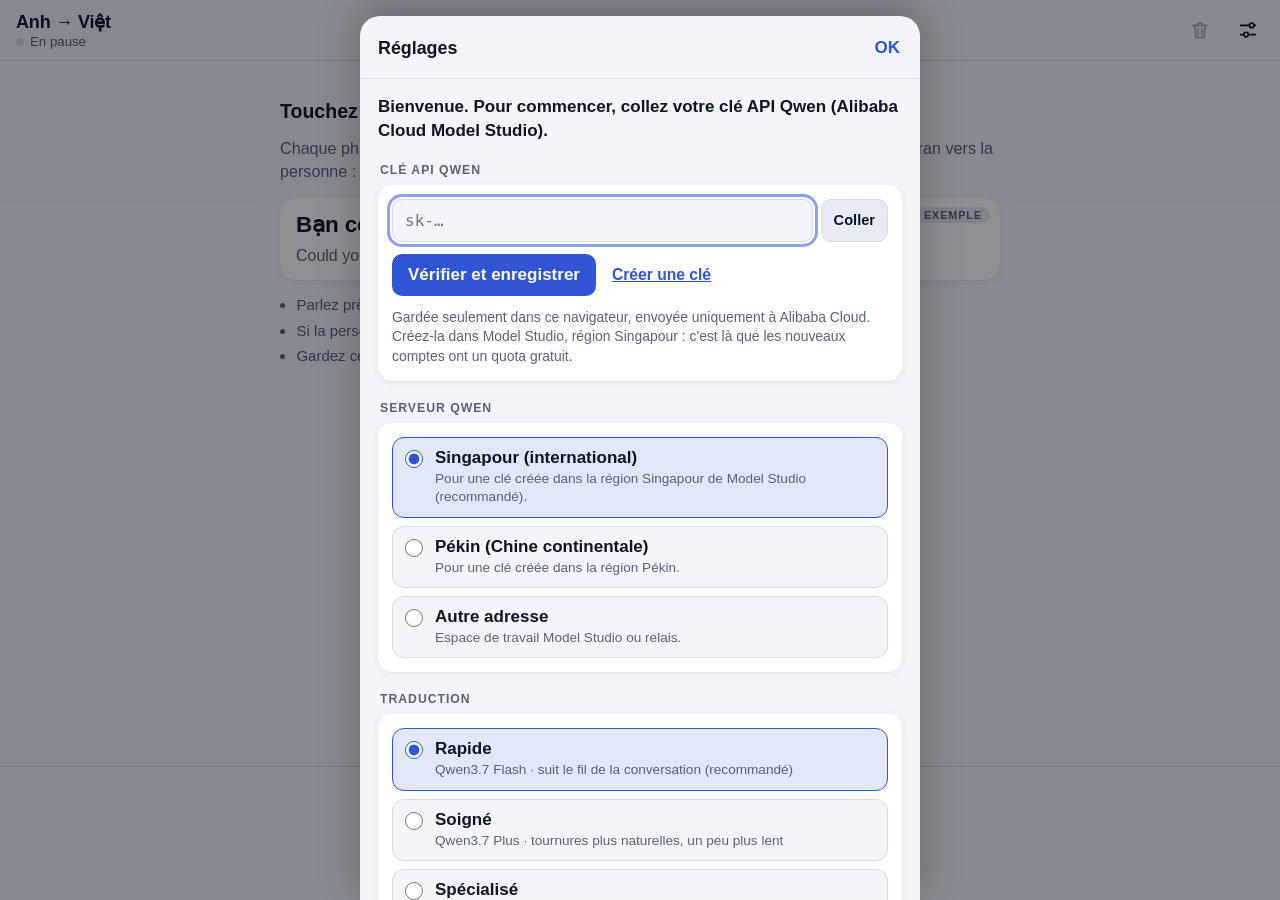
==== anh-viet/index.html @ 852e071a "Anh → Việt 1.0 : deuxième app, anglais vers vietnamien avec Qwen Nouvelle app dans anh-viet/ (publié" ====
<!doctype html>
<html lang="fr">
<head>
<meta charset="utf-8">
<meta http-equiv="Content-Security-Policy" content="default-src 'none'; script-src 'sha256-0tsV8/FezVuX4/LkPQNfhpIirbtZnsAHi1YmnfJ+df0=' blob:; style-src 'sha256-mWL6zbubz4VNt+ui6C6Br2kwS5/jfKxxQPW8c8xBFfM='; img-src data:; connect-src https://*.aliyuncs.com https://*.workers.dev; base-uri 'none'; form-action 'none'">
<meta name="viewport" content="width=device-width, initial-scale=1, viewport-fit=cover">
<title>Anh → Việt</title>
<meta name="description" content="Interprète en direct : anglais vers vietnamien, avec Qwen.">
<meta name="theme-color" content="#f3f5fa" media="(prefers-color-scheme: light)">
<meta name="theme-color" content="#0b0f19" media="(prefers-color-scheme: dark)">
<meta name="apple-mobile-web-app-capable" content="yes">
<meta name="mobile-web-app-capable" content="yes">
<meta name="apple-mobile-web-app-title" content="Anh–Việt">
<meta name="apple-mobile-web-app-status-bar-style" content="default">
<meta name="format-detection" content="telephone=no">
<link rel="apple-touch-icon" href="[data-uri]">
<link rel="icon" type="image/png" href="[data-uri]">
<style>/* Une seule colonne plein écran : en-tête, fil de la conversation, gros bouton micro en bas.
   Lisible d'un coup d'œil par la personne en face : vietnamien en grand, anglais en retrait. */
:root {
  --bg: #f3f5fa;
  --surface: #ffffff;
  --sunken: #e6eaf3;
  --fg: #0f1524;
  --muted: #5a6375;
  --hair: #d5dbe7;
  --accent: #2f55d4;
  --on-accent: #ffffff;
  --live: #d6312a;
  --warn: #c2530a;
  --bad: #d6312a;
  --banner-bg: #fbe9e7;
  --banner-fg: #7a1a14;
  --shadow: 0 1px 1px rgba(15, 21, 36, .04), 0 2px 10px rgba(15, 21, 36, .05);
  --font: -apple-system, BlinkMacSystemFont, "SF Pro Text", "Segoe UI", Roboto, "Noto Sans", "Helvetica Neue", Arial, sans-serif;
  color-scheme: light;
}
@media (prefers-color-scheme: dark) {
  :root {
    --bg: #0b0f19;
    --surface: #141a28;
    --sunken: #1c2333;
    --fg: #e9edf6;
    --muted: #9aa4b8;
    --hair: #273047;
    --accent: #8aa9ff;
    --on-accent: #0a1330;
    --live: #ef4a40;
    --warn: #ff8b3e;
    --bad: #ff5d52;
    --banner-bg: #3b1714;
    --banner-fg: #ffd9d5;
    --shadow: none;
    color-scheme: dark;
  }
}

[hidden] { display: none !important; }
* { box-sizing: border-box; }
html { height: 100%; font-family: var(--font); font-size: 17px; -webkit-text-size-adjust: 100%; }
/* Taille du texte réglée par l'iPhone (Réglages › Luminosité et affichage › Taille du texte). */
@supports (font: -apple-system-body) {
  html { font: -apple-system-body; font-family: var(--font); }
}
body {
  height: 100%;
  margin: 0;
  background: var(--bg);
  color: var(--fg);
  overflow: hidden;
  -webkit-tap-highlight-color: transparent;
}
button { font: inherit; color: inherit; cursor: pointer; touch-action: manipulation; }
button:focus-visible, a:focus-visible, select:focus-visible, input:focus-visible {
  outline: 3px solid color-mix(in srgb, var(--accent) 55%, transparent);
  outline-offset: 2px;
}

.app { height: 100%; display: flex; flex-direction: column; }
@supports (height: 100dvh) { .app { height: 100dvh; } }

/* En-tête */
.top {
  display: flex;
  align-items: center;
  gap: 4px;
  padding-block: calc(env(safe-area-inset-top, 0px) + 8px) 8px;
  padding-left: max(16px, env(safe-area-inset-left, 0px));
  padding-right: max(10px, env(safe-area-inset-right, 0px));
  border-bottom: 1px solid var(--hair);
  background: var(--bg);
}
.brand { flex: 1; min-width: 0; }
.brand h1 { margin: 0; font-size: 1.06rem; font-weight: 700; letter-spacing: -.01em; }
.status {
  margin: 1px 0 0;
  display: flex;
  align-items: center;
  gap: 6px;
  font-size: .78rem;
  color: var(--muted);
  min-width: 0;
}
.status span:last-child { overflow: hidden; text-overflow: ellipsis; white-space: nowrap; }
.dot { flex: none; width: 8px; height: 8px; border-radius: 50%; background: var(--hair); }
.dot.on { background: var(--live); animation: pulse 1.6s ease-in-out infinite; }
@keyframes pulse { 50% { opacity: .35; } }

.icon-btn {
  min-width: 44px;
  height: 44px;
  display: inline-flex;
  align-items: center;
  justify-content: center;
  gap: 6px;
  border: 0;
  border-radius: 12px;
  background: transparent;
  padding: 0 10px;
}
.icon-btn svg { width: 22px; height: 22px; flex: none; }
.icon-btn:disabled { opacity: .3; cursor: default; }
.icon-btn .confirm { display: none; font-size: .88rem; font-weight: 700; }
.icon-btn.armed { background: var(--live); color: #fff; }
.icon-btn.armed .confirm { display: inline; }

/* Bandeau d'erreur */
.banner {
  display: flex;
  align-items: flex-start;
  gap: 8px;
  margin: 10px max(16px, env(safe-area-inset-right, 0px)) 0 max(16px, env(safe-area-inset-left, 0px));
  padding: 10px 6px 10px 12px;
  border-radius: 12px;
  background: var(--banner-bg);
  color: var(--banner-fg);
  font-size: .88rem;
  line-height: 1.38;
}
.banner p { margin: 0; flex: 1; min-width: 0; }
.banner button { flex: none; border: 0; background: transparent; font-size: 1.25rem; line-height: 1; padding: 0 8px; }

/* Conversation */
.feed {
  flex: 1;
  min-height: 0;
  overflow-y: auto;
  overscroll-behavior: contain;
  -webkit-overflow-scrolling: touch;
  padding-block: 12px 18px;
  padding-left: max(16px, env(safe-area-inset-left, 0px));
  padding-right: max(16px, env(safe-area-inset-right, 0px));
}
.lines, .empty { max-width: 720px; margin-inline: auto; }
.lines { display: flex; flex-direction: column; gap: 10px; }

.line {
  position: relative;
  min-width: 0;
  background: var(--surface);
  border-radius: 16px;
  padding: 12px 16px 13px;
  box-shadow: var(--shadow);
  overflow: hidden;
  content-visibility: auto;
  contain-intrinsic-size: auto 84px;
}
/* Vietnamien : ce que lit la personne en face. */
.tr {
  margin: 0;
  font-size: 1.32rem;
  line-height: 1.3;
  font-weight: 600;
  letter-spacing: -.005em;
  overflow-wrap: anywhere;
  -webkit-user-select: text;
  user-select: text;
}
.big .tr { font-size: 1.78rem; line-height: 1.24; }
.tr.wait, .big .tr.wait { font-size: .92rem; font-weight: 500; color: var(--muted); }
.tr.wait::after { content: " …"; animation: pulse 1.1s ease-in-out infinite; }
/* Anglais : la transcription de ce qui a été dit. */
.src {
  margin: 6px 0 0;
  font-size: .94rem;
  line-height: 1.38;
  color: var(--muted);
  overflow-wrap: anywhere;
  -webkit-user-select: text;
  user-select: text;
}
.tr.wait + .src { margin-top: 4px; }
.err { display: flex; flex-wrap: wrap; align-items: center; gap: 8px 12px; }
.err p { margin: 0; flex: 1 1 14em; min-width: 0; color: var(--warn); font-size: .9rem; line-height: 1.35; }
.err + .src, .is-failed .src { margin-top: 8px; }
.retry {
  border: 1px solid var(--hair);
  background: var(--sunken);
  border-radius: 999px;
  padding: 7px 15px;
  font-size: .86rem;
  font-weight: 600;
}
.note-line { margin: 2px 0; text-align: center; font-size: .78rem; color: var(--muted); }

/* Écran vide */
.empty { display: grid; gap: 14px; padding-top: 3vh; }
.empty-title { margin: 0; font-size: 1.15rem; font-weight: 700; }
.empty-text { margin: 0; color: var(--muted); font-size: .95rem; line-height: 1.45; }
.example { content-visibility: visible; }
.example-tag {
  position: absolute;
  top: 9px;
  right: 10px;
  padding: 2px 8px;
  border-radius: 999px;
  background: var(--sunken);
  color: var(--muted);
  font-size: .64rem;
  font-weight: 700;
  letter-spacing: .08em;
  text-transform: uppercase;
}
.example .tr { padding-right: 72px; }
.tips { margin: 0; padding-left: 1.1em; display: grid; gap: 4px; color: var(--muted); font-size: .88rem; line-height: 1.45; }

/* Bouton micro */
.dock {
  position: relative;
  display: grid;
  justify-items: center;
  gap: 16px;
  padding-block: 12px max(12px, env(safe-area-inset-bottom, 0px));
  padding-left: max(16px, env(safe-area-inset-left, 0px));
  padding-right: max(16px, env(safe-area-inset-right, 0px));
  border-top: 1px solid var(--hair);
  background: var(--bg);
}
.mic {
  position: relative;
  width: 78px;
  height: 78px;
  display: grid;
  place-items: center;
  padding: 0;
  border: 0;
  border-radius: 50%;
  background: var(--accent);
  color: var(--on-accent);
  box-shadow: 0 6px 20px color-mix(in srgb, var(--accent) 32%, transparent);
  transition: background .15s;
}
.mic svg { position: relative; width: 32px; height: 32px; }
.mic .i-stop { display: none; }
.mic.on { background: var(--live); color: #fff; box-shadow: 0 6px 20px color-mix(in srgb, var(--live) 38%, transparent); }
.mic.on .i-mic { display: none; }
.mic.on .i-stop { display: block; }
.ring {
  position: absolute;
  inset: -7px;
  border-radius: 50%;
  border: 5px solid color-mix(in srgb, var(--live) 36%, transparent);
  opacity: 0;
  transform: scale(calc(1 + var(--lvl, 0) * .25));
  transition: transform 80ms linear, opacity .2s;
  pointer-events: none;
}
.mic.on .ring { opacity: 1; }
.hint { margin: 0; font-size: .8rem; color: var(--muted); text-align: center; }
.live-pill {
  position: absolute;
  bottom: calc(100% + 10px);
  left: 50%;
  transform: translateX(-50%);
  z-index: 5;
  border: 0;
  border-radius: 999px;
  padding: 9px 16px;
  background: var(--fg);
  color: var(--bg);
  font-size: .86rem;
  font-weight: 700;
  white-space: nowrap;
  box-shadow: 0 4px 16px rgba(0, 0, 0, .18);
}

/* Réglages */
.sheet-backdrop {
  position: fixed;
  inset: 0;
  z-index: 30;
  display: flex;
  align-items: flex-end;
  justify-content: center;
  background: rgba(5, 8, 16, .45);
}
.sheet {
  width: 100%;
  max-width: 560px;
  max-height: calc(100% - env(safe-area-inset-top, 0px) - 16px);
  display: flex;
  flex-direction: column;
  background: var(--bg);
  border-radius: 20px 20px 0 0;
  box-shadow: 0 -8px 40px rgba(0, 0, 0, .25);
  animation: rise .22s ease-out;
}
@supports (height: 100dvh) { .sheet { max-height: calc(100dvh - env(safe-area-inset-top, 0px) - 16px); } }
@keyframes rise { from { transform: translateY(28px); opacity: 0; } to { transform: none; opacity: 1; } }
.sheet-head {
  display: flex;
  align-items: center;
  justify-content: space-between;
  padding-block: 12px 10px;
  padding-left: max(18px, env(safe-area-inset-left, 0px));
  padding-right: max(10px, env(safe-area-inset-right, 0px));
  border-bottom: 1px solid var(--hair);
}
.sheet-head h2 { margin: 0; font-size: 1.05rem; }
.text-btn { border: 0; background: transparent; color: var(--accent); font-weight: 700; padding: 10px 10px; border-radius: 10px; }
.sheet-body {
  overflow-y: auto;
  overscroll-behavior: contain;
  -webkit-overflow-scrolling: touch;
  display: grid;
  gap: 20px;
  padding-block: 16px max(24px, env(safe-area-inset-bottom, 0px));
  padding-left: max(18px, env(safe-area-inset-left, 0px));
  padding-right: max(18px, env(safe-area-inset-right, 0px));
}
.welcome { margin: 0; font-size: 1rem; font-weight: 600; line-height: 1.4; }
.group { display: grid; gap: 8px; min-width: 0; }
.group h3 { margin: 0 0 0 2px; font-size: .72rem; font-weight: 700; letter-spacing: .08em; text-transform: uppercase; color: var(--muted); }
.panel { display: grid; gap: 12px; padding: 14px; border-radius: 14px; background: var(--surface); box-shadow: var(--shadow); min-width: 0; }
.field { display: flex; gap: 8px; min-width: 0; }
input[type="password"], input[type="text"], select {
  width: 100%;
  min-width: 0;
  font: inherit;
  font-size: 16px;
  padding: 11px 12px;
  border: 1px solid var(--hair);
  border-radius: 10px;
  background: var(--bg);
  color: var(--fg);
}
.field input { flex: 1; font-family: ui-monospace, "SF Mono", Menlo, Consolas, monospace; font-size: 16px; }
.small-btn {
  flex: none;
  border: 1px solid var(--hair);
  border-radius: 10px;
  background: var(--sunken);
  padding: 0 12px;
  font-size: .86rem;
  font-weight: 600;
}
.row-btns { display: flex; flex-wrap: wrap; align-items: center; gap: 10px 16px; }
.primary-btn { border: 0; border-radius: 10px; background: var(--accent); color: var(--on-accent); padding: 11px 16px; font-weight: 700; }
.row-btns a { color: var(--accent); font-weight: 600; font-size: .92rem; }
.key-status { margin: 0; font-size: .88rem; line-height: 1.35; overflow-wrap: anywhere; }
.key-status:empty { display: none; }
.key-status.ok { color: var(--accent); font-weight: 600; }
.key-status.bad { color: var(--bad); }
.key-status.busy { color: var(--muted); }
.note { margin: 0; font-size: .82rem; line-height: 1.42; color: var(--muted); }
.choices { display: grid; gap: 8px; }
.choice {
  display: flex;
  align-items: flex-start;
  gap: 12px;
  padding: 10px 12px;
  border: 1.5px solid var(--hair);
  border-radius: 12px;
  background: var(--bg);
  cursor: pointer;
}
.choice:has(input:checked) { border-color: var(--accent); background: color-mix(in srgb, var(--accent) 9%, var(--bg)); }
.choice input { flex: none; width: 18px; height: 18px; margin: 2px 0 0; accent-color: var(--accent); }
.choice span { display: grid; gap: 2px; min-width: 0; }
.choice small { font-size: .8rem; line-height: 1.35; color: var(--muted); }
.select-row { display: grid; gap: 8px; min-width: 0; }
.select-row + .select-row { padding-top: 12px; border-top: 1px solid var(--hair); }
.select-row > span { display: grid; gap: 2px; min-width: 0; }
.select-row small { font-size: .8rem; line-height: 1.38; color: var(--muted); }
.toggle { position: relative; display: flex; align-items: center; gap: 12px; cursor: pointer; }
.toggle + .toggle { padding-top: 12px; border-top: 1px solid var(--hair); }
.toggle > span { flex: 1; display: grid; gap: 2px; min-width: 0; }
.toggle small { font-size: .8rem; line-height: 1.38; color: var(--muted); }
.toggle input { position: absolute; opacity: 0; width: 1px; height: 1px; }
.toggle i { flex: none; position: relative; width: 50px; height: 30px; border-radius: 999px; background: var(--hair); transition: background .2s; }
.toggle i::after {
  content: "";
  position: absolute;
  top: 3px;
  left: 3px;
  width: 24px;
  height: 24px;
  border-radius: 50%;
  background: #fff;
  box-shadow: 0 1px 3px rgba(0, 0, 0, .25);
  transition: transform .2s;
}
.toggle input:checked + i { background: var(--accent); }
.toggle input:checked + i::after { transform: translateX(20px); }
.toggle input:focus-visible + i { outline: 3px solid color-mix(in srgb, var(--accent) 55%, transparent); outline-offset: 2px; }
.slider { display: grid; gap: 4px; min-width: 0; }
.slider + .slider { padding-top: 12px; border-top: 1px solid var(--hair); }
.slider-head { display: flex; align-items: baseline; justify-content: space-between; gap: 12px; }
.slider output { font-weight: 700; color: var(--accent); font-variant-numeric: tabular-nums; }
.slider small { font-size: .8rem; line-height: 1.38; color: var(--muted); }
.slider input[type="range"] { display: block; width: 100%; height: 30px; margin: 0; accent-color: var(--accent); }
.row-btns .small-btn { padding: 8px 12px; }
.small-btn:disabled { opacity: .45; }
.tech dl { display: grid; grid-template-columns: auto 1fr; gap: 6px 14px; margin: 0; font-size: .8rem; line-height: 1.35; }
.tech dt { color: var(--muted); }
.tech dd { margin: 0; min-width: 0; overflow-wrap: anywhere; font-variant-numeric: tabular-nums; }
.version { text-align: center; }

@media (prefers-reduced-motion: reduce) {
  .dot.on, .tr.wait::after { animation: none; }
  .ring, .mic, .toggle i, .toggle i::after { transition: none; }
  .sheet { animation: none; }
}
</style>
</head>
<body>
<div class="app" id="app">
  <header class="top">
    <div class="brand">
      <h1>Anh → Việt</h1>
      <p class="status"><span class="dot" id="dot"></span><span id="statusText">En pause</span></p>
    </div>
    <button type="button" class="icon-btn" id="clearBtn" aria-label="Effacer la conversation" disabled>
      <svg viewBox="0 0 24 24" fill="none" stroke="currentColor" stroke-width="1.9" stroke-linecap="round" stroke-linejoin="round" aria-hidden="true"><path d="M4 7h16"/><path d="M9.5 7V4.5h5V7"/><path d="M6.5 7l1 13h9l1-13"/><path d="M10 11v5.5M14 11v5.5"/></svg>
      <span class="confirm">Effacer ?</span>
    </button>
    <button type="button" class="icon-btn" id="settingsBtn" aria-label="Réglages">
      <svg viewBox="0 0 24 24" fill="none" stroke="currentColor" stroke-width="1.9" stroke-linecap="round" aria-hidden="true"><path d="M4 7h9.5M18.5 7H20M4 17h3.5M12.5 17H20"/><circle cx="16" cy="7" r="2.4"/><circle cx="10" cy="17" r="2.4"/></svg>
    </button>
  </header>

  <div class="banner" id="banner" role="alert" hidden>
    <p id="bannerText"></p>
    <button type="button" id="bannerClose" aria-label="Fermer le message">×</button>
  </div>

  <main class="feed" id="feed" aria-label="Conversation traduite">
    <section class="empty" id="empty">
      <p class="empty-title">Touchez le micro et parlez anglais</p>
      <p class="empty-text">Chaque phrase s'affiche en vietnamien, en grand, avec l'anglais en dessous. Tournez l'écran vers la personne : elle lit pendant que vous continuez à parler.</p>
      <article class="line example" aria-label="Exemple de phrase traduite">
        <span class="example-tag">Exemple</span>
        <p class="tr" lang="vi">Bạn có thể nói chậm lại một chút được không?</p>
        <p class="src" lang="en">Could you speak a little more slowly?</p>
      </article>
      <ul class="tips">
        <li>Parlez près du micro, avec des phrases courtes : une petite pause et la phrase part.</li>
        <li>Si la personne répond en vietnamien, sa réponse est laissée de côté.</li>
        <li>Gardez cette page au premier plan : l'écran reste allumé pendant l'écoute.</li>
      </ul>
    </section>
    <div class="lines" id="lines"></div>
  </main>

  <footer class="dock">
    <button type="button" class="live-pill" id="livePill" hidden>↓ En direct</button>
    <button type="button" class="mic" id="micBtn" aria-label="Écouter" aria-pressed="false">
      <span class="ring" aria-hidden="true"></span>
      <svg class="i-mic" viewBox="0 0 24 24" fill="none" stroke="currentColor" stroke-width="2" stroke-linecap="round" stroke-linejoin="round" aria-hidden="true"><rect x="9" y="2.5" width="6" height="11.5" rx="3"/><path d="M5 11a7 7 0 0 0 14 0"/><path d="M12 18v3.5M8.5 21.5h7"/></svg>
      <svg class="i-stop" viewBox="0 0 24 24" aria-hidden="true"><rect x="6" y="6" width="12" height="12" rx="2.5" fill="currentColor"/></svg>
    </button>
    <p class="hint" id="hint">Toucher pour écouter</p>
  </footer>
</div>

<div class="sheet-backdrop" id="sheet" hidden>
  <section class="sheet" role="dialog" aria-modal="true" aria-labelledby="sheetTitle">
    <header class="sheet-head">
      <h2 id="sheetTitle">Réglages</h2>
      <button type="button" class="text-btn" id="sheetDone">OK</button>
    </header>
    <div class="sheet-body">
      <p class="welcome" id="welcome" hidden>Bienvenue. Pour commencer, collez votre clé API Qwen (Alibaba Cloud Model Studio).</p>

      <section class="group">
        <h3>Clé API Qwen</h3>
        <div class="panel">
          <div class="field">
            <input id="keyInput" type="password" autocomplete="off" autocapitalize="off" autocorrect="off" spellcheck="false" placeholder="sk-…" aria-label="Clé API Qwen">
            <button type="button" class="small-btn" id="pasteBtn">Coller</button>
          </div>
          <div class="row-btns">
            <button type="button" class="primary-btn" id="checkBtn">Vérifier et enregistrer</button>
            <a href="https://modelstudio.console.alibabacloud.com/ap-southeast-1/settings/api-key" target="_blank" rel="noopener noreferrer">Créer une clé</a>
          </div>
          <p class="key-status" id="keyStatus" aria-live="polite"></p>
          <p class="note">Gardée seulement dans ce navigateur, envoyée uniquement à Alibaba Cloud. Créez-la dans Model Studio, région Singapour : c'est là que les nouveaux comptes ont un quota gratuit.</p>
        </div>
      </section>

      <section class="group">
        <h3>Serveur Qwen</h3>
        <div class="panel">
          <div class="choices" id="regionChoices" role="radiogroup" aria-label="Serveur Qwen"></div>
          <input id="customInput" type="text" inputmode="url" autocomplete="off" autocapitalize="off" autocorrect="off" spellcheck="false" placeholder="https://….aliyuncs.com" aria-label="Adresse du serveur" hidden>
          <p class="note" id="customNote" hidden>Adresse d'un espace de travail Model Studio (…maas.aliyuncs.com) ou d'un relais (….workers.dev).</p>
        </div>
      </section>

      <section class="group">
        <h3>Traduction</h3>
        <div class="panel">
          <div class="choices" id="modelChoices" role="radiogroup" aria-label="Modèle de traduction"></div>
          <label class="select-row" for="pronounSelect">
            <span><b>« Je » et « tu » en vietnamien</b><small>Le vietnamien choisit ses pronoms selon l'âge et la relation.</small></span>
            <select id="pronounSelect"></select>
          </label>
        </div>
      </section>

      <section class="group">
        <h3>Écoute</h3>
        <div class="panel">
          <label class="select-row" for="langSelect">
            <span><b>Langue parlée</b><small id="langSub"></small></span>
            <select id="langSelect"></select>
          </label>
          <label class="select-row" for="vocabInput">
            <span><b>Noms et mots à bien reconnaître</b><small>Séparés par des virgules : prénoms, lieux, termes de métier.</small></span>
            <input id="vocabInput" type="text" autocomplete="off" autocapitalize="off" spellcheck="false" placeholder="Linh, Bến Thành, Grab">
          </label>
        </div>
      </section>

      <section class="group" id="cutGroup">
        <h3>Découpage des phrases</h3>
        <div class="panel">
          <label class="slider" for="pauseRange">
            <span class="slider-head"><b>Fin de phrase</b><output id="pauseOut" for="pauseRange">1,0 s</output></span>
            <input type="range" id="pauseRange" min="0.3" max="2" step="0.1" aria-describedby="pauseSub">
            <small id="pauseSub">Silence après lequel la phrase part. Plus court : plus réactif, mais une phrase peut partir en deux morceaux.</small>
          </label>
          <label class="slider" for="maxRange">
            <span class="slider-head"><b>Réplique longue</b><output id="maxOut" for="maxRange">6 s</output></span>
            <input type="range" id="maxRange" min="3" max="15" step="1" aria-describedby="maxSub">
            <small id="maxSub">Passé 6 s de parole, la phrase part à la première petite pause, au plus tard à 12 s.</small>
          </label>
          <div class="row-btns">
            <button type="button" class="small-btn" id="cutReset">Valeurs par défaut</button>
            <span class="note">S'applique tout de suite, même pendant l'écoute.</span>
          </div>
        </div>
      </section>

      <section class="group">
        <h3>Micro</h3>
        <div class="panel">
          <select id="micSelect" aria-label="Micro utilisé"></select>
          <p class="note" id="micNames" hidden>Les noms des micros apparaissent après une première écoute.</p>
        </div>
      </section>

      <section class="group">
        <h3>Affichage</h3>
        <div class="panel">
          <label class="toggle">
            <span><b>Texte vietnamien plus grand</b><small>Pour le lire de plus loin.</small></span>
            <input type="checkbox" id="bigToggle"><i aria-hidden="true"></i>
          </label>
          <label class="toggle">
            <span><b>Afficher le texte anglais</b></span>
            <input type="checkbox" id="enToggle"><i aria-hidden="true"></i>
          </label>
        </div>
      </section>

      <section class="group tech">
        <h3>Infos techniques</h3>
        <div class="panel"><dl id="techInfo"></dl></div>
      </section>

      <p class="note version">Sur iPhone, ajoutez la page à l'écran d'accueil (Partager › Sur l'écran d'accueil) pour l'ouvrir comme une app. · Anh → Việt web 1.0</p>
    </div>
  </section>
</div>
<noscript><p class="note">Activez JavaScript pour utiliser Anh → Việt.</p></noscript>
<script>// ─── Traitement du son et du texte ───────────────────────────────────────────
// Code pur, sans dépendance au navigateur. Resampler, Segmenter, Agc, Turns et Capture tournent dans
// l'AudioWorklet (thread audio) : leur source y est recopiée telle quelle, elles
// ne doivent donc rien utiliser qui soit défini en dehors d'elles.

/** Descend le flux du micro (44,1 ou 48 kHz) à 16 kHz : passe-bas 6e ordre à 7 kHz puis interpolation. */
class Resampler {
  constructor(inRate, outRate) {
    this.ratio = inRate / outRate;
    this.t = 0;
    this.prev = 0;
    this.filters = [];
    if (inRate > outRate * 1.01) {
      const fc = outRate * 0.4375;
      const qs = [0.5176, 0.7071, 1.9319];
      for (let i = 0; i < qs.length; i++) {
        const w = 2 * Math.PI * fc / inRate;
        const c = Math.cos(w);
        const a = Math.sin(w) / (2 * qs[i]);
        const a0 = 1 + a;
        this.filters.push({
          b0: (1 - c) / 2 / a0, b1: (1 - c) / a0, b2: (1 - c) / 2 / a0,
          a1: -2 * c / a0, a2: (1 - a) / a0,
          x1: 0, x2: 0, y1: 0, y2: 0
        });
      }
    }
  }

  process(input) {
    const n = input.length;
    if (!n) return new Float32Array(0);
    const x = new Float32Array(input);
    for (let f = 0; f < this.filters.length; f++) {
      const s = this.filters[f];
      let x1 = s.x1, x2 = s.x2, y1 = s.y1, y2 = s.y2;
      for (let i = 0; i < n; i++) {
        const v = x[i];
        const y = s.b0 * v + s.b1 * x1 + s.b2 * x2 - s.a1 * y1 - s.a2 * y2;
        x2 = x1; x1 = v; y2 = y1; y1 = y;
        x[i] = y;
      }
      s.x1 = x1; s.x2 = x2; s.y1 = y1; s.y2 = y2;
    }
    if (this.ratio === 1) return x;
    const out = new Float32Array(Math.ceil((n - this.t) / this.ratio) + 1);
    let k = 0;
    let t = this.t;
    while (t <= n - 1) {
      const i = Math.floor(t);
      const frac = t - i;
      const a = i < 0 ? this.prev : x[i];
      const b = i + 1 < n ? x[i + 1] : a;
      out[k++] = a + (b - a) * frac;
      t += this.ratio;
    }
    this.t = t - n;
    this.prev = x[n - 1];
    return out.subarray(0, k);
  }
}

/**
 * Découpe la parole en phrases (16 kHz mono, trames de 20 ms). Détection par énergie
 * au-dessus d'un bruit de fond adaptatif (15e percentile des 2,5 dernières secondes).
 * Portage exact de SpeechSegmenter.swift.
 */
class Segmenter {
  constructor(tuning) {
    const t = Object.assign({
      endSilence: 0.45,      // silence qui clôt une phrase
      maxSegment: 5.0,       // longueur max d'un extrait pendant un monologue
      cutSearchWindow: 1.5,  // fenêtre où chercher le point le plus calme pour couper
      preRoll: 0.4,          // audio gardé avant le début détecté (première syllabe)
      tailKeep: 0.3,         // fin de phrase gardée (particules finales prononcées bas)
      minVoiced: 0.2,        // parole effective minimale (ignore claquements, klaxons brefs)
      startMarginDB: 8,
      keepMarginDB: 5,
      absoluteFloorDB: -58,
      noiseWindow: 2.5
    }, tuning || {});
    this.t = t;
    this.N = 320;
    this.startFrames = 3;
    this.calibrationFrames = 10;
    const fd = this.N / 16000;
    this.endSilenceFrames = Math.max(1, Math.round(t.endSilence / fd));
    this.maxFrames = Math.max(20, Math.round(t.maxSegment / fd));
    this.cutWindowFrames = Math.min(this.maxFrames - 1, Math.max(1, Math.round(t.cutSearchWindow / fd)));
    this.idleCapacity = Math.max(0, Math.round(t.preRoll / fd)) + this.startFrames;
    this.tailKeepFrames = Math.max(0, Math.round(t.tailKeep / fd));
    this.minVoicedFrames = Math.max(1, Math.round(t.minVoiced / fd));
    this.historySize = Math.max(25, Math.round(t.noiseWindow / fd));

    this.buf = new Float32Array(this.N);
    this.fill = 0;
    this.history = [];
    this.cursor = 0;
    this.noiseFloor = -60;
    this.framesSeen = 0;
    this.idle = [];        // trames hors parole gardées pour le pré-roll : {f, e, v}
    this.speechRun = 0;
    this.inSpeech = false;
    this.cur = [];         // trames de la phrase en cours
    this.silenceRun = 0;
    this.peak = 0;         // niveau max (0…1) depuis la dernière lecture, pour l'interface
    this.onFrame = null;   // (parole ?, numéro de trame, niveau dB) : chaque trame, pour Turns
  }

  /** Ajoute des échantillons à 16 kHz. Renvoie les phrases terminées (Float32Array). */
  push(input) {
    const out = [];
    let i = 0;
    while (i < input.length) {
      const take = Math.min(this.N - this.fill, input.length - i);
      this.buf.set(input.subarray(i, i + take), this.fill);
      this.fill += take;
      i += take;
      if (this.fill === this.N) {
        const seg = this.frame(this.buf.slice());
        this.fill = 0;
        if (seg) out.push(seg);
      }
    }
    return out;
  }

  /** À l'arrêt : rend la phrase en cours, même incomplète. */
  flush() {
    let seg = null;
    if (this.inSpeech) {
      const end = this.cur.length - this.silenceRun + Math.min(this.silenceRun, this.tailKeepFrames);
      seg = this.make(end);
    }
    this.reset();
    this.speechRun = 0;
    this.idle = [];
    this.fill = 0;
    return seg;
  }

  frame(f) {
    let sum = 0;
    for (let k = 0; k < f.length; k++) sum += f[k] * f[k];
    const db = 20 * Math.log10(Math.max(Math.sqrt(sum / f.length), 1e-6));
    // Niveau affiché : écart au bruit de fond, pour qu'une voix lointaine fasse bouger l'anneau.
    const ui = Math.min(1, Math.max(0, (db - this.noiseFloor - 3) / 27));
    if (ui > this.peak) this.peak = ui;
    this.framesSeen++;
    this.pushHistory(db);

    // Calibration : les premières trames estiment le bruit ambiant.
    if (this.framesSeen <= this.calibrationFrames) {
      this.noiseFloor = this.percentile();
      this.pushIdle({ f: f, e: db, v: false });
      if (this.onFrame) this.onFrame(false, this.framesSeen, db);
      return null;
    }

    const t = this.t;
    const isStart = db > Math.max(this.noiseFloor + t.startMarginDB, t.absoluteFloorDB);
    const isKeep = db > Math.max(this.noiseFloor + t.keepMarginDB, t.absoluteFloorDB);
    this.noiseFloor = this.noiseFloor * 0.8 + this.percentile() * 0.2;
    if (this.onFrame) this.onFrame(isKeep, this.framesSeen, db);

    if (!this.inSpeech) {
      this.pushIdle({ f: f, e: db, v: isKeep });
      this.speechRun = isStart ? this.speechRun + 1 : 0;
      if (this.speechRun >= this.startFrames) {
        // Début de parole : la phrase démarre avec le pré-roll.
        this.inSpeech = true;
        this.cur = this.idle;
        this.idle = [];
        this.silenceRun = 0;
        this.speechRun = 0;
      }
      return null;
    }

    this.cur.push({ f: f, e: db, v: isKeep });
    this.silenceRun = isKeep ? 0 : this.silenceRun + 1;

    // Fin de phrase : assez de silence.
    if (this.silenceRun >= this.endSilenceFrames) {
      const total = this.cur.length;
      const end = total - this.silenceRun + Math.min(this.silenceRun, this.tailKeepFrames);
      const seg = this.make(end);
      // Le silence de fin sert de pré-roll à la phrase suivante.
      const keepFrom = Math.max(end, total - this.idleCapacity);
      this.idle = this.cur.slice(keepFrom);
      this.reset();
      return seg;
    }

    // Monologue trop long : coupe au point le plus calme des dernières secondes.
    if (this.cur.length >= this.maxFrames) {
      const total = this.cur.length;
      let cut = total - this.cutWindowFrames;
      for (let k = cut; k < total; k++) {
        if (this.cur[k].e < this.cur[cut].e) cut = k;
      }
      const end = cut + 1;
      const seg = this.make(end);
      this.cur = this.cur.slice(end);
      let run = 0;
      for (let k = this.cur.length - 1; k >= 0 && !this.cur[k].v; k--) run++;
      this.silenceRun = run;
      return seg;
    }
    return null;
  }

  make(count) {
    const n = Math.min(Math.max(count, 0), this.cur.length);
    let voiced = 0;
    for (let k = 0; k < n; k++) if (this.cur[k].v) voiced++;
    if (voiced < this.minVoicedFrames) return null;
    const out = new Float32Array(n * this.N);
    for (let k = 0; k < n; k++) out.set(this.cur[k].f, k * this.N);
    return out;
  }

  reset() {
    this.inSpeech = false;
    this.cur = [];
    this.silenceRun = 0;
  }

  pushIdle(fr) {
    this.idle.push(fr);
    const excess = this.idle.length - this.idleCapacity;
    if (excess > 0) this.idle.splice(0, excess);
  }

  pushHistory(db) {
    if (this.history.length < this.historySize) {
      this.history.push(db);
    } else {
      this.history[this.cursor] = db;
      this.cursor = (this.cursor + 1) % this.historySize;
    }
  }

  /** Bruit de fond = 15e percentile des niveaux récents. */
  percentile() {
    if (!this.history.length) return -60;
    const s = this.history.slice().sort(function (a, b) { return a - b; });
    const v = s[Math.floor(s.length * 15 / 100)];
    return Math.min(Math.max(v, -85), -25);
  }
}

/**
 * Gain automatique guidé par la parole, pour l'écoute continue (16 kHz, trames de 20 ms).
 * Le micro est pris brut, sans traitement d'iOS : une voix à deux ou trois mètres arrive
 * 20 à 30 dB plus bas qu'une voix collée au micro, trop bas pour que Gemini l'entende.
 * On mesure le niveau de la parole seule (trames nettement au-dessus du bruit de fond) et on
 * la ramène vers un niveau constant. Le gain ne suit que la parole et reste figé pendant les
 * silences, pour ne pas faire monter le bruit ; il baisse tout de suite sur une voix forte,
 * et un limiteur doux absorbe les attaques. Un passe-haut coupe le grondement sous ~75 Hz
 * (moteurs, vent, téléphone manipulé), qui fausserait la mesure.
 */
class Agc {
  constructor(options) {
    const o = Object.assign({
      target: -22,      // dBFS visé pour le haut de la parole (trames de 20 ms)
      maxGain: 30,      // dB au plus : voix à deux ou trois mètres
      minGain: -6,      // dB : baisse aussi une voix criée tout près du micro
      startGain: 12,    // dB avant la première parole
      rise: 0.5,        // dB par trame au moins quand le gain monte…
      riseFrac: 0.15,   // …ou cette part de l'écart : une voix lointaine est remontée en ~0,5 s
      fall: 2,          // dB par trame quand il baisse (100 dB/s)
      up: 0.25,         // suivi d'une voix plus forte (part de l'écart rattrapée par trame)
      down: 0.08,       // suivi d'une voix plus faible
      hot: -10,         // trame plus forte que ça après gain : baisse immédiate
      margin: 6,        // dB au-dessus du bruit de fond pour compter comme parole
      floor: -66,       // dBFS : en dessous, jamais de la parole
      noiseWindow: 2.5  // s : fenêtre du bruit de fond
    }, options || {});
    this.o = o;
    this.N = 320;
    this.sum = 0;
    this.n = 0;
    this.x1 = 0;
    this.y1 = 0;
    this.history = [];
    this.historySize = Math.max(25, Math.round(o.noiseWindow * 16000 / this.N));
    this.cursor = 0;
    this.level = o.target - o.startGain;   // haut de la parole, avant gain (dBFS)
    this.gainDb = o.startGain;
    this.g = Math.pow(10, o.startGain / 20);   // gain appliqué, en rampe vers gainDb
    this.step = 0;
    this.limited = 0;   // échantillons passés par le limiteur
  }

  /** Filtre et amplifie sur place ; renvoie le même tableau. */
  process(x) {
    for (let i = 0; i < x.length; i++) {
      const v = x[i] - this.x1 + 0.97 * this.y1;
      this.x1 = x[i];
      this.y1 = v;
      this.sum += v * v;
      let y = v * this.g;
      this.g += this.step;
      const a = y < 0 ? -y : y;
      if (a > 0.9) {
        y = (y < 0 ? -1 : 1) * (0.9 + 0.1 * Math.tanh((a - 0.9) / 0.1));
        this.limited++;
      }
      x[i] = y;
      if (++this.n === this.N) this.frame();
    }
    return x;
  }

  frame() {
    const o = this.o;
    const db = 10 * Math.log10(Math.max(this.sum / this.N, 1e-12));
    this.sum = 0;
    this.n = 0;
    if (this.history.length < this.historySize) this.history.push(db);
    else {
      this.history[this.cursor] = db;
      this.cursor = (this.cursor + 1) % this.historySize;
    }
    const sorted = this.history.slice().sort(function (a, b) { return a - b; });
    const noise = sorted[Math.floor(sorted.length * 15 / 100)];
    // Parole : suit vite une voix plus forte, lentement une voix plus faible.
    if (this.history.length >= 10 && db > Math.max(noise + o.margin, o.floor)) {
      this.level += (db > this.level ? o.up : o.down) * (db - this.level);
    }
    const goal = Math.min(o.maxGain, Math.max(o.minGain, o.target - this.level));
    const climb = Math.max(o.rise, o.riseFrac * (goal - this.gainDb));
    let gain = goal > this.gainDb ? Math.min(goal, this.gainDb + climb) : Math.max(goal, this.gainDb - o.fall);
    if (db + gain > o.hot) gain = Math.max(o.minGain, o.hot - db);
    this.gainDb = gain;
    this.step = (Math.pow(10, gain / 20) - this.g) / this.N;
  }
}

/**
 * Phrases de l'écoute continue : une fenêtre = une phrase ou une réplique, que Gemini transcrit
 * d'un bloc et qui est traduite d'un bloc. Elle se ferme sur une vraie pause (endSilence) ;
 * pendant un long monologue, sur la première courte pause passé softMax de parole, au plus tard
 * à hardMax. Un long silence est aussi refermé (idleMax), toujours pendant le silence.
 *
 * La parole est repérée par rapport au bruit de fond mesuré sur les 10 dernières secondes (les
 * moments les plus calmes) : après une voix forte, une réponse plus faible est entendue tout de
 * suite, au lieu d'être prise pour du silence le temps que la mesure redescende.
 */
class Turns {
  constructor(tuning) {
    this.hist = null;
    this.floor = -90;
    this.setTuning(tuning);
    this.reset(0);
  }

  /** Nouveaux réglages, sans couper la phrase en cours ni perdre la mesure du bruit de fond. */
  setTuning(tuning) {
    const t = Object.assign({
      endSilence: 1.0,   // pause qui clôt une phrase
      softMax: 6,        // passé cette durée depuis le premier mot, une courte pause suffit…
      softPause: 0.25,   // …de cette longueur
      hardMax: 12,       // durée maximale depuis le premier mot
      idleMax: 20,       // fenêtre sans parole refermée après cette durée
      minVoiced: 0.2,    // parole minimale pour qu'une fenêtre compte
      margin: 6,         // dB au-dessus du bruit de fond pour compter comme parole
      floorWindow: 10,   // s : fenêtre de mesure du bruit de fond
      absoluteFloorDB: -66
    }, tuning || {});
    const fd = 0.02;
    this.t = t;
    this.endFrames = Math.max(1, Math.round(t.endSilence / fd));
    this.softFrames = Math.max(1, Math.round(t.softMax / fd));
    this.pauseFrames = Math.max(1, Math.round(t.softPause / fd));
    this.hardFrames = Math.max(this.softFrames, Math.round(t.hardMax / fd));
    this.idleFrames = Math.max(1, Math.round(t.idleMax / fd));
    this.minVoiced = Math.max(1, Math.round(t.minVoiced / fd));
    const n = Math.max(50, Math.round(t.floorWindow / fd));
    if (!this.hist || this.hist.length !== n) {
      this.hist = new Float64Array(n);
      this.histLen = 0;
      this.histPos = 0;
    }
  }

  /** Parole dans cette trame ? (niveau en dB par rapport au bruit de fond des 10 dernières secondes) */
  isVoiced(db) {
    const h = this.hist;
    h[this.histPos] = db;
    this.histPos = (this.histPos + 1) % h.length;
    if (this.histLen < h.length) this.histLen++;
    if (this.histLen < 10) return false;
    if (this.histLen < 50 || this.histPos % 5 === 0) {
      const sorted = Array.prototype.slice.call(h, 0, this.histLen).sort(function (a, b) { return a - b; });
      this.floor = sorted[Math.floor(this.histLen * 0.05)];
    }
    return db > Math.max(this.floor + this.t.margin, this.t.absoluteFloorDB);
  }

  reset(at) {
    this.start = at;
    this.frames = 0;
    this.voiced = 0;
    this.run = 0;
    this.silence = 0;
    this.first = -1;
    this.last = -1;
    this.spoke = false;
  }

  /**
   * Trame de 20 ms finissant à `end` (position en échantillons), de niveau `db`. Rend
   * { type: 'speech' } au début de la parole, { type: 'cut' } à la fin de la fenêtre, sinon null.
   */
  frame(db, end) {
    const keep = this.isVoiced(db);
    this.lastKeep = keep;
    this.frames++;
    let event = null;
    // Une trame isolée au-dessus du bruit (claquement, klaxon bref) ne compte pas : il en faut deux de suite.
    this.run = keep ? this.run + 1 : 0;
    if (this.run >= 2) {
      if (this.first < 0) this.first = end - 640;
      this.voiced += this.run === 2 ? 2 : 1;
      this.last = end;
      this.silence = 0;
      if (!this.spoke && this.voiced >= this.minVoiced) {
        this.spoke = true;
        event = { type: 'speech', at: end };
      }
    } else {
      this.silence++;
    }
    const speech = this.voiced >= this.minVoiced;
    if (!speech) {
      // Pas encore de vraie parole : un bruit bref suivi d'une pause est oublié, et un long
      // silence est refermé (pendant le silence, donc sans couper personne).
      if (this.first >= 0 && this.silence >= this.endFrames) { this.first = -1; this.last = -1; this.voiced = 0; }
      if (this.frames >= this.idleFrames && this.silence >= this.endFrames) return this.cut(end, 'silence');
      return event;
    }
    const spoken = (end - this.first) / 320;   // trames depuis le premier mot
    if (this.silence >= this.endFrames) return this.cut(end, 'pause');
    if ((spoken >= this.softFrames && this.silence >= this.pauseFrames) || spoken >= this.hardFrames) return this.cut(end, 'longue réplique');
    return event;
  }

  /**
   * La phrase en cours est partie jusqu'à `at` sans passer par ici (autre voix repérée par
   * l'app) : la durée d'une réplique longue se compte désormais depuis `at`.
   */
  rebase(at) {
    if (!(at > this.start)) return;
    this.start = at;
    if (this.first >= 0 && this.first < at) this.first = at;
  }

  /** Ferme la fenêtre à la position `at` et en ouvre une nouvelle. */
  cut(at, why) {
    const w = {
      type: 'cut', at: at, start: this.start, first: this.first, last: this.last,
      voiced: this.voiced * 0.02, speech: this.voiced >= this.minVoiced, why: why || 'arrêt'
    };
    this.reset(at);
    return w;
  }
}

/**
 * Chaîne du micro à 16 kHz, commune à l'AudioWorklet et au mode de secours (ScriptProcessor).
 * Par extraits : rend chaque phrase découpée (« segment »). En continu : flux PCM 16 bits par
 * morceaux de 100 ms avec gain automatique, et marqueurs de fin de phrase (« cut ») placés
 * exactement entre deux morceaux. `post(message, transferts)` reçoit les messages pour l'app.
 */
class Capture {
  constructor(options, post) {
    const o = options || {};
    this.post = post;
    this.stream = !!o.stream;
    this.pos = 0;          // échantillons à 16 kHz reçus depuis le début
    this.agc = new Agc();
    this.pcm = new Int16Array(1600);
    this.fill = 0;
    this.events = [];
    this.vad = [];         // parole (1) ou non (0) de chaque trame de 20 ms depuis le dernier morceau
    this.vadEnd = 0;       // position de fin de la dernière de ces trames
    this.count = 0;
    this.retune(o.tuning, o.turns);
  }

  retune(tuning, turns) {
    const self = this;
    this.seg = new Segmenter(tuning);
    this.segBase = this.pos;
    this.seg.onFrame = function (keep, n, db) { self.frame(db, self.segBase + n * 320); };
    this.turns = new Turns(turns);
    this.turns.reset(this.pos);
  }

  frame(db, end) {
    if (!this.stream) return;
    const e = this.turns.frame(db, end);
    this.vad.push(this.turns.lastKeep ? 1 : 0);
    this.vadEnd = end;
    if (e) this.events.push(e);
  }

  /** Échantillons à 16 kHz (modifiés sur place en continu). */
  process(down) {
    const base = this.pos;
    const segs = this.seg.push(down);
    if (this.stream) {
      this.agc.process(down);
      let k = 0;
      for (let i = 0; i < down.length; i++) {
        const v = down[i] > 1 ? 1 : down[i] < -1 ? -1 : down[i];
        this.pcm[this.fill++] = v < 0 ? v * 32768 : v * 32767;
        const at = base + i + 1;
        if (this.fill === 1600) this.sendPcm(at);
        while (k < this.events.length && this.events[k].at <= at) {
          const e = this.events[k++];
          if (e.type === 'cut') this.sendPcm(at);
          this.post(e);
        }
      }
      while (k < this.events.length) this.post(this.events[k++]);
      this.events.length = 0;
    } else {
      for (const s of segs) this.post({ type: 'segment', samples: s }, [s.buffer]);
    }
    this.pos = base + down.length;
    this.count += down.length;
    if (this.count >= 800) {
      this.post({ type: 'level', v: this.seg.peak, gain: this.stream ? this.agc.gainDb : null });
      this.seg.peak = 0;
      this.count = 0;
    }
  }

  sendPcm(at) {
    if (!this.fill) return;
    let data;
    if (this.fill === this.pcm.length) {
      data = this.pcm;
      this.pcm = new Int16Array(1600);
    } else {
      data = this.pcm.slice(0, this.fill);
    }
    this.fill = 0;
    // Décisions parole / silence des trames finies depuis le morceau précédent (pour l'app).
    const vad = Uint8Array.from(this.vad);
    this.vad.length = 0;
    this.post({ type: 'pcm', data: data, end: at, vad: vad, vadEnd: this.vadEnd }, [data.buffer]);
  }

  /** Commandes de l'app : stream (continu ou extraits), flush (rendre la phrase en cours), tune. */
  command(m) {
    if (m.type === 'stream') {
      this.stream = !!m.on;
      this.turns.reset(this.pos);
      return;
    }
    if (m.type === 'tune' && this.stream) {
      // En continu : les nouveaux seuils valent tout de suite, phrase en cours comprise.
      this.turns.setTuning(m.turns);
      return;
    }
    if (m.type === 'rebase') { this.turns.rebase(m.at); return; }
    if (m.type !== 'flush' && m.type !== 'tune') return;
    if (this.stream) {
      this.sendPcm(this.pos);
      this.post(this.turns.cut(this.pos));
    } else {
      const s = this.seg.flush();
      // La trame entamée est abandonnée : on recale la position des trames suivantes.
      this.segBase = this.pos - this.seg.framesSeen * 320;
      if (s) this.post({ type: 'segment', samples: s }, [s.buffer]);
    }
    if (m.type === 'tune') this.retune(m.tuning, m.turns);
    else this.post({ type: 'flushed', id: m.id });
  }
}

/** WAV PCM 16 bits mono. Remonte les voix lointaines (gain plafonné à ×16). */
function encodeWAV(samples, rate) {
  let peak = 0;
  for (let i = 0; i < samples.length; i++) {
    const a = Math.abs(samples[i]);
    if (a > peak) peak = a;
  }
  const gain = peak > 0.0005 ? Math.min(0.89 / peak, 16) : 1;
  const n = samples.length;
  const buf = new ArrayBuffer(44 + n * 2);
  const v = new DataView(buf);
  const text = (o, s) => { for (let i = 0; i < s.length; i++) v.setUint8(o + i, s.charCodeAt(i)); };
  text(0, 'RIFF'); v.setUint32(4, 36 + n * 2, true); text(8, 'WAVE');
  text(12, 'fmt '); v.setUint32(16, 16, true); v.setUint16(20, 1, true); v.setUint16(22, 1, true);
  v.setUint32(24, rate, true); v.setUint32(28, rate * 2, true); v.setUint16(32, 2, true); v.setUint16(34, 16, true);
  text(36, 'data'); v.setUint32(40, n * 2, true);
  for (let i = 0; i < n; i++) {
    const s = Math.max(-1, Math.min(1, samples[i] * gain));
    v.setInt16(44 + i * 2, Math.round(s * 32767), true);
  }
  return new Uint8Array(buf);
}

function toBase64(bytes) {
  if (typeof bytes.toBase64 === 'function') return bytes.toBase64();
  let bin = '';
  for (let i = 0; i < bytes.length; i += 0x8000) {
    bin += String.fromCharCode.apply(null, bytes.subarray(i, i + 0x8000));
  }
  return btoa(bin);
}

/** Vide ou seulement de la ponctuation (« - », « […] », « … »). */
function isBlank(text) {
  return /^[\s\-–—.…\[\]()?]*$/.test(text || '');
}

/** Aucune parole : vide, ponctuation, ou seulement des bruits notés entre crochets ou parenthèses ([vỗ tay], (cười)…). */
function isNoiseOnly(text) {
  return isBlank(String(text || '').replace(/\[[^\]]*\]|\([^)]*\)/g, ' '));
}

/** Lit « VI: … / FR: … / TON: … », y compris une réponse partielle pendant le streaming. */
function parseResponse(raw) {
  const label = (name, line) => {
    if (line.length < name.length || line.slice(0, name.length).toUpperCase() !== name) return null;
    const rest = line.slice(name.length).replace(/^ +/, '');
    if (rest[0] !== ':' && rest[0] !== '：') return null;
    return rest.slice(1).trim();
  };
  let field = null;
  const vi = [], fr = [];
  let tone = '';
  for (const rawLine of String(raw || '').split(/\r\n|[\n\r\u2028\u2029\u0085\v\f]/)) {
    const line = rawLine.split('**').join('').trim();
    let value;
    if ((value = label('VI', line)) !== null) { field = 'vi'; vi.push(value); }
    else if ((value = label('FR', line)) !== null) { field = 'fr'; fr.push(value); }
    else if ((value = label('TON', line)) !== null) { field = 'ton'; tone += value; }
    else if (line) {
      if (field === 'vi') vi.push(line);
      else if (field === 'fr') fr.push(line);
    }
  }
  const join = (parts) => parts.filter(Boolean).join(' ').trim();
  const digit = tone.match(/\d/);
  const value = digit ? Number(digit[0]) : NaN;
  return { vi: join(vi), fr: join(fr), tone: value >= 0 && value <= 3 ? value : null };
}

if (typeof module !== 'undefined') {
  module.exports = { Resampler, Segmenter, Agc, Turns, Capture, encodeWAV, toBase64, isBlank, isNoiseOnly, parseResponse };
}

// ─── Anh → Việt : interprète anglais → vietnamien, avec Qwen ─────────────────
// Même principe que Thông Dịch : le découpage en phrases tourne sur le thread audio
// (AudioWorklet) et chaque phrase part aussitôt, en parallèle des précédentes. Qwen3-ASR-Flash
// l'écrit (en anglais, ou en français), puis un modèle Qwen la traduit en vietnamien avec le fil
// de la conversation. Rien n'est perdu pendant qu'une phrase est en cours.
//
// Les appels passent par l'API « DashScope » de Model Studio (…/api/v1/services/aigc/…), en
// JSON, sans streaming et sans en-tête particulier : la forme que Model Studio accepte depuis
// une page web, d'après les essais d'autres projets (« Vérifier et enregistrer » le confirme).
// Son API compatible OpenAI, elle, n'envoie pas les en-têtes CORS : une page web ne peut pas la lire.

const RATE = 16000;
const ASR_MODEL = 'qwen3-asr-flash';
const PATHS = {
  mm: '/api/v1/services/aigc/multimodal-generation/generation',    // audio, et modèles Qwen3.5 et suivants
  text: '/api/v1/services/aigc/text-generation/generation'         // modèles texte (Qwen-MT)
};
const REGIONS = [
  { id: 'sg', title: 'Singapour (international)', sub: 'Pour une clé créée dans la région Singapour de Model Studio (recommandé).', base: 'https://dashscope-intl.aliyuncs.com' },
  { id: 'cn', title: 'Pékin (Chine continentale)', sub: 'Pour une clé créée dans la région Pékin.', base: 'https://dashscope.aliyuncs.com' },
  { id: 'custom', title: 'Autre adresse', sub: "Espace de travail Model Studio ou relais.", base: '' }
];
// Modèles de traduction. Si un modèle n'existe pas pour ce compte ou cette région, l'app passe
// au suivant de sa liste de secours, sans rien perdre.
const MODELS = [
  { id: 'qwen3.7-flash', api: 'mm', title: 'Rapide', sub: 'Qwen3.7 Flash · suit le fil de la conversation (recommandé)', fallback: ['qwen3.6-flash', 'qwen3.5-flash'] },
  { id: 'qwen3.7-plus', api: 'mm', title: 'Soigné', sub: 'Qwen3.7 Plus · tournures plus naturelles, un peu plus lent', fallback: ['qwen3.6-plus', 'qwen3.7-flash', 'qwen3.6-flash'] },
  { id: 'qwen-mt-flash', api: 'text', mt: true, title: 'Spécialisé', sub: 'Qwen-MT Flash · modèle de traduction, phrase par phrase, sans le fil', fallback: ['qwen-mt-plus', 'qwen3.7-flash'] }
];
const PRONOUNS = [
  { id: 'toi', label: 'tôi / bạn · neutre (recommandé)', rule: 'use “tôi” for I/me and “bạn” for you (“các bạn” for several people).' },
  { id: 'em-anh', label: 'em / anh · à un homme plus âgé', rule: 'the speaker is younger than the listener, who is a man: use “em” for I/me and “anh” for you.' },
  { id: 'em-chi', label: 'em / chị · à une femme plus âgée', rule: 'the speaker is younger than the listener, who is a woman: use “em” for I/me and “chị” for you.' },
  { id: 'chi-em', label: 'chị / em · à plus jeune que moi', rule: 'the speaker is an older woman talking to someone younger: use “chị” for I/me and “em” for you.' },
  { id: 'auto', label: 'Au choix de Qwen (contexte)', rule: 'choose natural Vietnamese pronouns from the context and keep them consistent; when unsure, use “tôi” and “bạn”.' }
];
const LANGS = [
  { id: 'auto', label: 'Anglais ou français (auto)', sub: "Recommandé : la langue est reconnue à chaque phrase, et les réponses en vietnamien de la personne en face sont laissées de côté." },
  { id: 'en', label: 'Toujours l’anglais', sub: "Reconnaissance un peu plus sûre si personne d'autre ne parle. Une réponse en vietnamien serait alors mal comprise." }
];
const FORCE_SCRIPT_PROCESSOR = /[?&]audio=script\b/.test(location.search);

// ─── Réglages (gardés dans ce navigateur seulement) ──────────────────────────
// Préfixe propre à cette app : Thông Dịch, sur le même site, garde les siens à part.
const store = {
  get(key, fallback) {
    try {
      const raw = localStorage.getItem('av.' + key);
      return raw === null ? fallback : JSON.parse(raw);
    } catch (e) { return fallback; }
  },
  set(key, value) {
    try { localStorage.setItem('av.' + key, JSON.stringify(value)); } catch (e) { /* stockage indisponible */ }
  }
};

const CUT_DEFAULTS = { pause: 1.0, maxLen: 6 };
const S = {
  apiKey: store.get('apiKey', ''),
  region: store.get('region', 'sg'),
  customBase: store.get('customBase', ''),
  model: store.get('model', MODELS[0].id),
  pronouns: store.get('pronouns', 'toi'),
  lang: store.get('lang', 'auto'),
  vocab: store.get('vocab', ''),
  pause: store.get('pause', CUT_DEFAULTS.pause),
  maxLen: store.get('maxLen', CUT_DEFAULTS.maxLen),
  showEn: store.get('showEn', true),
  big: store.get('big', false),
  micId: store.get('micId', ''),
  micLabel: store.get('micLabel', '')
};
if (!REGIONS.some((r) => r.id === S.region)) S.region = 'sg';
if (!MODELS.some((m) => m.id === S.model)) S.model = MODELS[0].id;
if (!PRONOUNS.some((p) => p.id === S.pronouns)) S.pronouns = 'toi';
if (!LANGS.some((l) => l.id === S.lang)) S.lang = 'auto';
const clampNum = (v, lo, hi, def) => (typeof v === 'number' && isFinite(v) ? Math.min(hi, Math.max(lo, v)) : def);
S.pause = Math.round(clampNum(S.pause, 0.3, 2, CUT_DEFAULTS.pause) * 10) / 10;
S.maxLen = Math.round(clampNum(S.maxLen, 3, 15, CUT_DEFAULTS.maxLen));
function save(key, value) { S[key] = value; store.set(key, value); }

// ─── Client Qwen (Model Studio, API DashScope) ───────────────────────────────
const tech = { mode: '', rate: 0, gain: null, asr: null, tr: null, probe: null };

class QwenError extends Error {
  constructor(kind, message, status, code) {
    super(message);
    this.kind = kind;          // http, network, timeout, parse, config
    this.status = status || 0;
    this.code = code || '';
  }
}

/** Adresse du serveur : celle de la région, ou une adresse saisie (vérifiée), sans le chemin d'API. */
function apiBase() {
  if (S.region === 'custom') return cleanBase(S.customBase);
  return (REGIONS.find((r) => r.id === S.region) || REGIONS[0]).base;
}

function cleanBase(url) {
  let u = String(url || '').trim();
  if (!u) return '';
  if (!/^https:\/\//i.test(u)) u = 'https://' + u.replace(/^[a-z]+:\/\//i, '');
  try {
    const p = new URL(u);
    // La politique de sécurité de la page n'autorise que ces domaines.
    if (!/(^|\.)aliyuncs\.com$|\.workers\.dev$/i.test(p.hostname)) return '';
    const path = p.pathname.replace(/\/+$/, '').replace(/\/(api\/v1|compatible-mode\/v1)(\/.*)?$/i, '');
    return p.origin + path;
  } catch (e) { return ''; }
}

const sleep = (ms) => new Promise((r) => setTimeout(r, ms));

/** POST JSON vers Model Studio. Rend la réponse décodée, ou lève une QwenError. */
async function qwenPost(api, body, timeoutMs) {
  const base = apiBase();
  if (!base) throw new QwenError('config', 'Adresse du serveur Qwen invalide (Réglages › Serveur Qwen).');
  const ctrl = new AbortController();
  const timer = setTimeout(() => ctrl.abort(), timeoutMs);
  let res, raw;
  try {
    res = await fetch(base + PATHS[api], {
      method: 'POST',
      headers: { Authorization: 'Bearer ' + S.apiKey, 'Content-Type': 'application/json' },
      body: JSON.stringify(body),
      credentials: 'omit',
      signal: ctrl.signal
    });
    raw = await res.text();
  } catch (e) {
    const late = ctrl.signal.aborted;
    throw new QwenError(late ? 'timeout' : 'network', late ? 'Délai dépassé.' : 'Réseau indisponible.');
  } finally {
    clearTimeout(timer);
  }
  let json = null;
  try { json = JSON.parse(raw); } catch (e) { /* pas du JSON */ }
  if (!res.ok || (json && json.code && !json.output)) {
    const code = (json && json.code) || '';
    const message = (json && json.message) || String(raw || '').slice(0, 200) || 'HTTP ' + res.status;
    throw new QwenError('http', message, res.status, code);
  }
  if (!json || !json.output) throw new QwenError('parse', 'Réponse illisible de Qwen.');
  return json;
}

const isKeyError = (e) => !!e && e.kind === 'http' && (e.status === 401 || /InvalidApiKey/i.test(e.code));
const isAccountError = (e) => !!e && e.kind === 'http' && /Arrearage|FreeTierOnly|Overdue|AccountStatus/i.test(e.code + ' ' + e.message);
const isModelError = (e) => !!e && e.kind === 'http' && !isKeyError(e) && !isAccountError(e) &&
  (e.status === 404 || ((e.status === 400 || e.status === 403) && /model|enable_thinking|AccessDenied|not (exist|found|support)/i.test(e.code + ' ' + e.message)));
const isTransient = (e) => !!e && (e.kind === 'network' || e.kind === 'timeout' || (e.kind === 'http' && (e.status === 429 || e.status >= 500)));

function errorMessage(err) {
  if (!err) return 'Erreur inconnue.';
  if (err.kind === 'config' || err.kind === 'parse') return err.message;
  if (err.kind === 'timeout') return 'Délai dépassé (réseau lent).';
  if (err.kind === 'network') {
    return navigator.onLine === false ? 'Pas de connexion internet.'
      : 'Qwen ne répond pas depuis cette page (réseau coupé, ou appel refusé par le serveur).';
  }
  const t = err.code + ' ' + err.message;
  if (isKeyError(err)) return "Clé refusée par Qwen : vérifiez qu'elle est complète et qu'elle vient de la région choisie dans « Serveur Qwen ».";
  if (/FreeTierOnly/i.test(t)) return 'Quota gratuit épuisé : dans Model Studio, désactivez « Free tier only » pour continuer en payant.';
  if (/Arrearage|Overdue/i.test(t)) return 'Compte Alibaba Cloud en impayé : rechargez-le ou ajoutez un moyen de paiement.';
  if (err.status === 429) return 'Trop de requêtes en même temps chez Qwen : nouvel essai automatique.';
  if (/DataInspection/i.test(t)) return 'Passage refusé par le filtre de contenu de Qwen.';
  if (isModelError(err)) return 'Modèle indisponible pour ce compte ou cette région (' + err.message + ').';
  if (err.status >= 500) return 'Qwen est momentanément indisponible (erreur ' + err.status + ').';
  return 'Erreur ' + err.status + ' : ' + err.message;
}

/** Erreur en quelques mots, pour le journal. */
function shortError(err) {
  if (!err) return 'erreur';
  if (err.kind === 'http') return (err.code || 'erreur') + ' ' + err.status;
  return { network: 'réseau', timeout: 'délai dépassé', parse: 'réponse illisible', config: 'adresse invalide' }[err.kind] || 'erreur';
}

/** Un essai de plus sur une erreur passagère (réseau, surcharge, trop de requêtes). */
async function withRetry(fn) {
  try { return await fn(); } catch (e) {
    if (!isTransient(e) || (e.kind === 'network' && navigator.onLine === false)) throw e;
    await sleep(e.status === 429 ? 1500 : 400);
    return fn();
  }
}

/** Texte de la réponse : `content` est une liste de { text } (modèles multimodaux) ou une chaîne. */
function contentText(json) {
  const out = json && json.output;
  const choice = out && out.choices && out.choices[0];
  const c = choice && choice.message ? choice.message.content : out && out.text;
  if (typeof c === 'string') return c;
  if (Array.isArray(c)) return c.map((p) => (p && typeof p.text === 'string' ? p.text : '')).join('');
  return '';
}

/** Langue reconnue par Qwen3-ASR (« en », « fr », « vi »…), ou ''. */
function detectedLang(json) {
  const choice = json && json.output && json.output.choices && json.output.choices[0];
  const notes = choice && choice.message && choice.message.annotations;
  const info = Array.isArray(notes) && notes.find((a) => a && a.language);
  return info ? String(info.language).toLowerCase() : '';
}

function vocabList() {
  return String(S.vocab || '').split(/[,;\n]/).map((w) => w.trim().slice(0, 40)).filter(Boolean).slice(0, 40);
}

// ─── Transcription : Qwen3-ASR-Flash ─────────────────────────────────────────
async function transcribe(audio, sec) {
  const messages = [];
  const vocab = vocabList();
  // Contexte de Qwen3-ASR : liste de noms et de termes, pour les écrire juste.
  if (vocab.length) messages.push({ role: 'system', content: [{ text: vocab.join(', ') }] });
  messages.push({ role: 'user', content: [{ audio: 'data:audio/wav;base64,' + audio }] });
  const asrOptions = { enable_itn: true };   // nombres en chiffres
  if (S.lang === 'en') asrOptions.language = 'en';
  const body = { model: ASR_MODEL, input: { messages }, parameters: { asr_options: asrOptions } };
  const json = await withRetry(() => qwenPost('mm', body, Math.max(8000, 4000 + sec * 1000)));
  return { text: contentText(json).trim(), lang: detectedLang(json) };
}

// ─── Traduction ──────────────────────────────────────────────────────────────
const trState = { dead: new Set(), used: '', note: '' };

function chosenModel() { return MODELS.find((m) => m.id === S.model) || MODELS[0]; }
function modelInfo(id) {
  return MODELS.find((m) => m.id === id) || { id, api: /^qwen-mt-/.test(id) ? 'text' : 'mm', mt: /^qwen-mt-/.test(id) };
}
/** Le modèle choisi, ou le premier de ses secours encore disponible. */
function activeModel() {
  const chain = [S.model].concat(chosenModel().fallback || []);
  const id = chain.find((m) => !trState.dead.has(m)) || S.model;
  return modelInfo(id);
}
/** « qwen3.6-flash » → « Qwen3.6 Flash », « qwen-mt-plus » → « Qwen-MT Plus ». */
function modelName(id) {
  const m = MODELS.find((x) => x.id === id);
  if (m) return m.sub.split(' · ')[0];
  const cap = (w) => w.charAt(0).toUpperCase() + w.slice(1);
  const s = String(id);
  if (/^qwen-mt-/.test(s)) return 'Qwen-MT ' + cap(s.slice(8));
  return s.replace(/^qwen([\d.]+)-(\w+)$/, (x, v, n) => 'Qwen' + v + ' ' + cap(n));
}

function pronounRule() { return (PRONOUNS.find((p) => p.id === S.pronouns) || PRONOUNS[0]).rule; }

function systemPrompt() {
  const vocab = vocabList();
  return [
    'You are a live interpreter in Ho Chi Minh City. Someone is speaking, usually in English (sometimes in French), to Vietnamese people. You receive the automatic transcript of what they just said, one sentence or phrase at a time, and translate it into Vietnamese so the listeners can read it on a phone screen.',
    '',
    'Rules:',
    '- Faithful and complete: keep every idea, question, number, name and nuance. Never add, explain, summarize, or answer the speaker.',
    '- Natural, everyday spoken Vietnamese as people speak it in Saigon, with correct diacritics. No slang unless the speaker uses slang.',
    '- Pronouns: ' + pronounRule(),
    '- The transcript may contain recognition errors, miss punctuation or stop mid-sentence: use the recent conversation to understand it, but translate only the new text.',
    '- Keep names of people, places and brands unchanged' + (vocab.length ? ' (for example: ' + vocab.join(', ') + ')' : '') + '.',
    '- Parts already in Vietnamese are the listeners answering: leave them out. If nothing is left to translate (only Vietnamese, or only hesitation sounds such as um, uh, hmm), answer exactly: -',
    '- Answer with the Vietnamese translation only: no quotes, labels, notes or alternatives.'
  ].join('\n');
}

function userPrompt(context, text) {
  const thread = context.map((c) => 'Speaker: ' + c.en + '\nVietnamese: ' + c.vi).join('\n');
  return (thread ? 'Recent conversation (context only, do not translate it again):\n' + thread + '\n\n' : '') +
    'Translate into Vietnamese:\n' + text;
}

/** Consigne de Qwen-MT (« domains ») : il ne prend ni message système ni fil de conversation. */
function mtDomain() {
  const vocab = vocabList();
  return 'Live spoken conversation with Vietnamese people in Ho Chi Minh City, translated sentence by sentence for them to read: natural, everyday spoken Vietnamese. Pronouns: ' +
    pronounRule() + (vocab.length ? ' Keep these names unchanged: ' + vocab.join(', ') + '.' : '');
}

function translateBody(model, text, context) {
  if (model.mt) {
    return {
      model: model.id,
      input: { messages: [{ role: 'user', content: text }] },
      parameters: {
        result_format: 'message',
        translation_options: { source_lang: S.lang === 'en' ? 'English' : 'auto', target_lang: 'Vietnamese', domains: mtDomain() }
      }
    };
  }
  return {
    model: model.id,
    input: {
      messages: [
        { role: 'system', content: [{ text: systemPrompt() }] },
        { role: 'user', content: [{ text: userPrompt(context, text) }] }
      ]
    },
    parameters: { result_format: 'message', enable_thinking: false, temperature: 0.3, max_tokens: 600 }
  };
}

/** Traduit `text` ; passe au modèle de secours si celui-ci n'existe pas pour ce compte. */
async function translateText(text, context) {
  for (;;) {
    const model = activeModel();
    try {
      const json = await withRetry(() => qwenPost(model.api, translateBody(model, text, context), 12000));
      trState.used = model.id;
      return cleanVi(contentText(json));
    } catch (e) {
      const chain = [S.model].concat(chosenModel().fallback || []);
      if (isModelError(e) && chain.some((id) => id !== model.id && !trState.dead.has(id))) {
        trState.dead.add(model.id);
        trState.note = modelName(model.id) + ' indisponible (' + shortError(e) + ') : remplacé par ' + modelName(activeModel().id);
        continue;
      }
      throw e;
    }
  }
}

function cleanVi(text) {
  return String(text || '')
    .replace(/^\s*```[a-z]*\s*|\s*```\s*$/gi, '')
    .replace(/^\s*(VI|Vietnamese|Tiếng Việt|Bản dịch)\s*[:：]\s*/i, '')
    .replace(/\s*\n+\s*/g, ' ')
    .replace(/^["“«]\s*|\s*["”»]$/g, '')
    .trim();
}

/** Seulement des hésitations (« uh », « um », « hmm », « euh »…) ou rien. */
function isFiller(text) {
  const words = String(text || '').toLowerCase().replace(/[^\p{L}\s']/gu, ' ').split(/\s+/).filter(Boolean);
  return words.every((w) => /^(u+h+|u+m+|h+m+|m+h*m+|a+h+|e+r+m*|o+h+|hu+h|e+h+|eu+h+)$/.test(w));
}

// Lettres propres au vietnamien (â, ê, ô, à… existent aussi en français).
const VIET_ONLY = /[áảãạăằắẳẵặấầẩẫậđẻẽẹếềểễệìíỉĩịòóỏõọốồổỗộơờớởỡợúủũụưừứửữựỳýỷỹỵ]/i;
/**
 * Réplique entièrement en vietnamien (la personne en face qui répond) : la moitié des mots au
 * moins portent un accent vietnamien. Une phrase mêlée part à la traduction, qui laisse de côté
 * les morceaux déjà en vietnamien.
 */
function isVietnamese(text, lang) {
  if (lang && lang !== 'vi') return false;
  const words = String(text || '').split(/\s+/).filter((w) => /\p{L}/u.test(w));
  return words.length > 0 && words.filter((w) => VIET_ONLY.test(w)).length / words.length >= 0.5;
}

// ─── Interface ───────────────────────────────────────────────────────────────
const $ = (id) => document.getElementById(id);
const feed = $('feed');
const linesEl = $('lines');
const emptyEl = $('empty');
const micBtn = $('micBtn');
const hint = $('hint');
const statusText = $('statusText');
const dot = $('dot');
const clearBtn = $('clearBtn');
const livePill = $('livePill');
const banner = $('banner');
const sheet = $('sheet');

const lines = [];
let lineSeq = 0;
let listening = false;
let starting = false;
let inFlight = 0;
let follow = true;
let micName = '';
let micBusy = false;

document.body.classList.toggle('big', S.big);

function showBanner(text) {
  $('bannerText').textContent = text;
  banner.hidden = false;
}
function hideBanner() { banner.hidden = true; }
$('bannerClose').addEventListener('click', hideBanner);

function updateStatus() {
  let text;
  if (listening) text = (micBusy ? 'Micro occupé' : (micName || 'Micro')) + (inFlight ? ' · ' + inFlight + ' en cours' : '');
  else text = starting ? 'Démarrage…' : 'En pause';
  statusText.textContent = text;
  dot.classList.toggle('on', listening && !micBusy);
  micBtn.classList.toggle('on', listening);
  micBtn.setAttribute('aria-label', listening ? "Arrêter l'écoute" : 'Écouter');
  micBtn.setAttribute('aria-pressed', listening ? 'true' : 'false');
  hint.textContent = listening ? 'En écoute · toucher pour arrêter' : (starting ? 'Démarrage du micro…' : 'Toucher pour écouter');
  clearBtn.disabled = !linesEl.children.length;
  emptyEl.hidden = linesEl.children.length > 0;
}

function setLevel(v) {
  micBtn.style.setProperty('--lvl', listening ? v.toFixed(3) : '0');
}

// Lignes : rendu groupé à chaque image, seuls les nœuds modifiés sont touchés.
const dirty = new Set();
let rafId = 0;
function render(line) {
  dirty.add(line);
  if (!rafId) rafId = requestAnimationFrame(flushRender);
}
function flushRender() {
  rafId = 0;
  dirty.forEach(paint);
  dirty.clear();
  if (follow) toBottom();
}

function mountLine(line) {
  const el = document.createElement('article');
  const tr = document.createElement('p');
  tr.className = 'tr';
  tr.lang = 'vi';
  const err = document.createElement('div');
  err.className = 'err';
  const errText = document.createElement('p');
  const retry = document.createElement('button');
  retry.type = 'button';
  retry.className = 'retry';
  retry.textContent = 'Réessayer';
  retry.addEventListener('click', () => retryLine(line));
  err.append(errText, retry);
  const src = document.createElement('p');
  src.className = 'src';
  src.lang = 'en';
  el.append(tr, err, src);
  line.el = el;
  line.parts = { tr, err, errText, src };
  linesEl.appendChild(el);
  paint(line);
  updateStatus();
  if (follow) toBottom();
}

function paint(line) {
  if (!line.el) return;
  const p = line.parts;
  line.el.className = 'line is-' + line.status;
  const failed = line.status === 'failed';
  p.err.hidden = !failed;
  p.tr.hidden = failed;
  if (failed) p.errText.textContent = line.error;
  if (line.status === 'done') {
    p.tr.textContent = line.vi;
    p.tr.classList.remove('wait');
  } else if (!failed) {
    p.tr.textContent = line.status === 'asr' ? 'Transcription' : 'Traduction';
    p.tr.classList.add('wait');
  }
  // L'anglais : toujours visible sur une ligne en échec, pour savoir ce qui n'est pas passé.
  const showSrc = !!line.en && (S.showEn || failed);
  p.src.hidden = !showSrc;
  if (showSrc) {
    p.src.textContent = line.en;
    p.src.lang = line.lang && /^[a-z]{2}$/.test(line.lang) ? line.lang : 'en';
  }
}

function addNote(text) {
  const note = document.createElement('p');
  note.className = 'note-line';
  note.textContent = text;
  linesEl.appendChild(note);
  updateStatus();
  if (follow) toBottom();
}

function toBottom() { feed.scrollTop = feed.scrollHeight; }

feed.addEventListener('scroll', () => {
  const atBottom = feed.scrollTop + feed.clientHeight >= feed.scrollHeight - 60;
  if (atBottom !== follow) {
    follow = atBottom;
    livePill.hidden = follow;
  }
}, { passive: true });

livePill.addEventListener('click', () => {
  follow = true;
  livePill.hidden = true;
  feed.scrollTo({ top: feed.scrollHeight, behavior: 'smooth' });
});

// Effacer : un deuxième appui confirme (dans les 3 secondes).
let clearArmed = 0;
clearBtn.addEventListener('click', () => {
  if (clearArmed) {
    clearTimeout(clearArmed);
    clearArmed = 0;
    clearBtn.classList.remove('armed');
    clearAll();
    return;
  }
  clearBtn.classList.add('armed');
  clearArmed = setTimeout(() => { clearArmed = 0; clearBtn.classList.remove('armed'); }, 3000);
});

function clearAll() {
  for (const line of lines) { line.dead = true; line.el = null; }
  lines.length = 0;
  linesEl.textContent = '';
  follow = true;
  livePill.hidden = true;
  updateStatus();
}

function removeLine(line) {
  line.dead = true;
  const i = lines.indexOf(line);
  if (i >= 0) lines.splice(i, 1);
  if (line.el) line.el.remove();
  line.el = null;
  updateStatus();
}

function failLine(line, err, autoRetry) {
  Object.assign(line, { status: 'failed', error: typeof err === 'string' ? err : errorMessage(err), autoRetry: !!autoRetry });
  render(line);
}

// ─── Phrases ─────────────────────────────────────────────────────────────────
// L'app découpe la parole en phrases, bout à bout, sans trou : à chaque vraie pause (fenêtres de
// Turns, réglettes « Découpage »). Chaque phrase part en entier dans sa propre requête : rien
// n'est perdu entre deux, et les phrases avancent toutes en même temps, sans s'attendre.
const pw = { start: 0 };   // début de la phrase en cours (position en échantillons)

/** Fin de phrase repérée par Turns (pause, phrase trop longue, arrêt de l'écoute). */
function phraseCut(c) {
  const from = pw.start;
  pw.start = c.at;
  if (c.speech && c.last > from + 0.2 * RATE) phraseEmit(from, c.at, c.why || 'pause');
}

function phraseEmit(a, b, why) {
  const first = ringFirstVoiced(a, b);
  if (first < 0) return;                       // aucune parole
  if (first - a > 3 * RATE) a = first - RATE;  // long silence au début : on garde 1 s avant le premier mot
  const samples = ringAudio(a, b);
  if (!samples || samples.length < 0.3 * RATE) return;
  const sec = samples.length / RATE;
  const line = {
    id: ++lineSeq, createdAt: Date.now(), audio: toBase64(encodeWAV(samples, RATE)), sec,
    voiced: ringVoiced(a, b) * sec, en: '', vi: '', lang: '', status: 'asr', error: '', autoRetry: false
  };
  journalAdd(line, why);
  lines.push(line);
  mountLine(line);
  transcribeLine(line);
}

async function transcribeLine(line) {
  if (line.dead || line.busy || !line.audio) return;
  if (!S.apiKey) { failLine(line, 'Ajoutez votre clé API Qwen dans les réglages.', false); return; }
  line.busy = true;
  Object.assign(line, { status: 'asr', error: '', autoRetry: false });
  render(line);
  inFlight++;
  updateStatus();
  const t0 = performance.now();
  let next = false;
  try {
    const r = await transcribe(line.audio, line.sec);
    tech.asr = performance.now() - t0;
    Object.assign(line.log, { asr: tech.asr, words: wordCount(r.text), lang: r.lang, error: '' });
    if (line.dead) return;
    if (!r.text || isNoiseOnly(r.text) || isFiller(r.text)) {
      line.log.drop = r.text ? 'hésitation' : 'rien entendu';
      removeLine(line);
    } else if (S.lang !== 'en' && isVietnamese(r.text, r.lang)) {
      line.log.drop = 'réponse en vietnamien, laissée de côté';
      removeLine(line);
    } else {
      Object.assign(line, { en: r.text, lang: r.lang, audio: null });
      next = true;
    }
    retryFailed();
  } catch (err) {
    line.log.error = 'transcription : ' + shortError(err);
    if (!line.dead) failLine(line, err, isTransient(err) || isKeyError(err) || isAccountError(err));
    if (isKeyError(err) || isAccountError(err)) showBanner(errorMessage(err));
  } finally {
    line.busy = false;
    inFlight--;
    updateStatus();
    if (!sheet.hidden) renderTech();
  }
  if (next) translateLine(line);
}

/** Le fil de la conversation : les phrases déjà traduites des 3 dernières minutes. */
function recentContext(line) {
  const index = lines.indexOf(line);
  const cutoff = line.createdAt - 180000;
  const out = [];
  for (let k = index - 1; k >= 0 && out.length < 6; k--) {
    const prev = lines[k];
    if (prev.createdAt < cutoff) break;
    if (prev.dead || prev.status !== 'done' || !prev.en) continue;
    out.unshift({ en: prev.en, vi: prev.vi });
  }
  return out;
}

async function translateLine(line) {
  if (line.dead || line.busy || !line.en) return;
  if (!S.apiKey) { failLine(line, 'Ajoutez votre clé API Qwen dans les réglages.', false); return; }
  line.busy = true;
  Object.assign(line, { status: 'tr', error: '', autoRetry: false });
  render(line);
  inFlight++;
  updateStatus();
  const t0 = performance.now();
  try {
    const vi = await translateText(line.en, recentContext(line));
    tech.tr = performance.now() - t0;
    Object.assign(line.log, { tr: tech.tr, model: trState.used, error: '' });
    if (line.dead) return;
    if (!vi || vi === '-' || isNoiseOnly(vi)) {
      line.log.drop = 'rien à traduire';
      removeLine(line);
    } else {
      Object.assign(line, { vi, status: 'done' });
      render(line);
    }
    retryFailed();
  } catch (err) {
    line.log.error = 'traduction : ' + shortError(err);
    if (!line.dead) failLine(line, err, isTransient(err) || isKeyError(err) || isAccountError(err));
    if (isKeyError(err) || isAccountError(err)) showBanner(errorMessage(err));
  } finally {
    line.busy = false;
    inFlight--;
    updateStatus();
    if (!sheet.hidden) renderTech();
  }
}

function retryLine(line) {
  if (line.status !== 'failed' || line.busy || line.dead) return;
  if (line.en) translateLine(line);
  else transcribeLine(line);
}

/** Un appel a réussi, ou le réseau est revenu : on relance les phrases restées en échec. */
function retryFailed() {
  for (const line of lines) if (line.status === 'failed' && line.autoRetry) retryLine(line);
}
window.addEventListener('online', retryFailed);

// ─── Journal des dernières phrases (Réglages › Infos techniques) ─────────────
// Pour comprendre en situation réelle ce qui ralentit ou ce qui manque : durée, parole entendue,
// raison de la coupure, temps de transcription et de traduction, erreur. Rien n'en sort de l'appareil.
const journal = [];
function journalAdd(line, why) {
  line.log = { t: new Date(), sec: line.sec, voiced: line.voiced, why, asr: null, words: null, lang: '', tr: null, model: '', drop: '', error: '' };
  journal.push(line.log);
  if (journal.length > 30) journal.shift();
}

function wordCount(text) {
  const t = String(text || '').trim();
  return t ? t.split(/\s+/).length : 0;
}

// ─── Mémoire audio ───────────────────────────────────────────────────────────
// Les 90 dernières secondes envoyées par le micro (PCM 16 kHz, après gain automatique) et la
// décision parole / silence de chaque trame de 20 ms. Positions en échantillons depuis le début.
const ring = { chunks: [], pos: 0, vad: [] };
function ringPush(chunk) {
  ring.chunks.push(chunk);
  while (ring.chunks.length && chunk.end - ring.chunks[0].end > 90 * RATE) ring.chunks.shift();
  ring.pos = chunk.end;
  const v = chunk.vad;
  if (v && v.length) {
    for (let i = 0; i < v.length; i++) ring.vad.push({ e: chunk.vadEnd - (v.length - 1 - i) * 320, v: v[i] });
    while (ring.vad.length && chunk.vadEnd - ring.vad[0].e > 90 * RATE) ring.vad.shift();
  }
}
function ringReset() { ring.chunks = []; ring.pos = 0; ring.vad = []; }
/** Échantillons [a, b) encore en mémoire, ou null. */
function ringAudio(a, b) {
  a = Math.max(0, Math.round(a));
  b = Math.min(ring.pos, Math.round(b));
  if (b <= a) return null;
  const out = new Float32Array(b - a);
  let filled = 0;
  for (const c of ring.chunks) {
    const cs = c.end - c.data.length;
    if (c.end <= a || cs >= b) continue;
    const from = Math.max(a, cs), to = Math.min(b, c.end);
    for (let i = from; i < to; i++) out[i - a] = c.data[i - cs] / 32768;
    filled += to - from;
  }
  return filled ? out : null;
}
/** Part des trames de parole entre a et b. */
function ringVoiced(a, b) {
  let n = 0, voiced = 0;
  for (let i = ring.vad.length - 1; i >= 0; i--) {
    const f = ring.vad[i];
    if (f.e <= a) break;
    if (f.e <= b) { n++; voiced += f.v; }
  }
  return n ? voiced / n : 0;
}
/** Début de la première trame de parole entre a et b, ou -1. */
function ringFirstVoiced(a, b) {
  for (const f of ring.vad) if (f.e > a && f.e <= b && f.v) return f.e - 320;
  return -1;
}

// ─── Micro ───────────────────────────────────────────────────────────────────
const WORKLET_SOURCE = [
  Resampler.toString(),
  Segmenter.toString(),
  Agc.toString(),
  Turns.toString(),
  Capture.toString(),
  `class AVCapture extends AudioWorkletProcessor {
  constructor(options) {
    super();
    const o = (options && options.processorOptions) || {};
    const port = this.port;
    this.rs = new Resampler(sampleRate, 16000);
    this.cap = new Capture(o, function (m, transfer) { port.postMessage(m, transfer || []); });
    port.onmessage = (e) => this.cap.command(e.data || {});
  }
  process(inputs) {
    const input = inputs[0];
    if (input && input.length) this.cap.process(this.rs.process(input[0]));
    return true;
  }
}
registerProcessor('av-capture', AVCapture);`
].join('\n');

// Découpage (réglettes) : une phrase part après `pause` secondes de silence ; un long monologue
// part à la première petite pause passé `maxLen` secondes de parole, au plus tard au double.
function currentTurns() {
  return { endSilence: S.pause, softMax: S.maxLen, softPause: Math.min(0.25, S.pause / 2), hardMax: 2 * S.maxLen };
}

/** Commande pour la chaîne du micro, qu'elle tourne dans l'AudioWorklet ou en secours. */
function capCommand(m) {
  if (cap.node) cap.node.port.postMessage(m);
  else if (cap.feed) cap.feed.command(m);
}

/** Nouveau découpage pendant l'écoute : il vaut tout de suite, phrase en cours comprise. */
function applyTuning() {
  if (listening) capCommand({ type: 'tune', turns: currentTurns() });
}

const cap = { ctx: null, stream: null, src: null, node: null, sp: null, feed: null, sink: null, url: '', lastAudio: 0, failures: 0 };
const flushWaiters = new Map();
let flushSeq = 0;
let recovering = false;
let hiddenAt = 0;
let heardWhileHidden = false;
let mutedSince = 0;

function onCapture(msg) {
  cap.lastAudio = performance.now();
  if (document.hidden) heardWhileHidden = true;
  if (msg.type === 'level') { setLevel(msg.v); tech.gain = msg.gain; }
  else if (msg.type === 'pcm') ringPush(msg);
  else if (msg.type === 'cut') phraseCut(msg);
  else if (msg.type === 'flushed') {
    const done = flushWaiters.get(msg.id);
    flushWaiters.delete(msg.id);
    if (done) done();
  }
}

const getMic = (audio) => navigator.mediaDevices.getUserMedia({ audio, video: false });

async function openStream() {
  const base = { echoCancellation: false, noiseSuppression: false, autoGainControl: false, channelCount: 1 };
  let stream = null;
  if (S.micId) {
    try { stream = await getMic(Object.assign({}, base, { deviceId: { exact: S.micId } })); } catch (e) {
      if (e.name === 'NotAllowedError' || e.name === 'SecurityError') throw e;
    }
  }
  if (!stream) stream = await getMic(base);
  // Les identifiants de micro changent d'une session à l'autre : on retrouve le choix par son nom.
  const track = stream.getAudioTracks()[0];
  if (S.micLabel && track && track.label !== S.micLabel) {
    try {
      const devices = await navigator.mediaDevices.enumerateDevices();
      const wanted = devices.find((d) => d.kind === 'audioinput' && d.label === S.micLabel);
      if (wanted) {
        const again = await getMic(Object.assign({}, base, { deviceId: { exact: wanted.deviceId } }));
        stream.getTracks().forEach((t) => t.stop());
        stream = again;
        save('micId', wanted.deviceId);
      }
    } catch (e) { /* on garde le micro par défaut */ }
  }
  return stream;
}

async function buildGraph(ctx) {
  cap.sink = ctx.createGain();
  cap.sink.gain.value = 0;
  cap.sink.connect(ctx.destination);
  if (ctx.audioWorklet && typeof AudioWorkletNode !== 'undefined' && !FORCE_SCRIPT_PROCESSOR) {
    try {
      if (!cap.url) cap.url = URL.createObjectURL(new Blob([WORKLET_SOURCE], { type: 'text/javascript' }));
      await ctx.audioWorklet.addModule(cap.url);
      const node = new AudioWorkletNode(ctx, 'av-capture', {
        numberOfInputs: 1, numberOfOutputs: 1, outputChannelCount: [1],
        channelCount: 1, channelCountMode: 'explicit', channelInterpretation: 'speakers',
        processorOptions: { turns: currentTurns(), stream: true }
      });
      node.port.onmessage = (e) => onCapture(e.data);
      node.connect(cap.sink);
      cap.node = node;
      tech.mode = 'AudioWorklet';
    } catch (e) {
      cap.node = null;
    }
  }
  if (!cap.node) {
    // Secours : même traitement, sur le thread principal.
    const sp = ctx.createScriptProcessor(2048, 1, 1);
    const rs = new Resampler(ctx.sampleRate, 16000);
    const feedCap = new Capture({ turns: currentTurns(), stream: true }, (m) => onCapture(m));
    cap.feed = feedCap;
    sp.onaudioprocess = (e) => {
      if (cap.feed === feedCap) feedCap.process(rs.process(e.inputBuffer.getChannelData(0)));
    };
    sp.connect(cap.sink);
    cap.sp = sp;
    tech.mode = 'ScriptProcessor';
  }
  tech.rate = ctx.sampleRate;
}

function attachStream(stream) {
  cap.stream = stream;
  cap.src = cap.ctx.createMediaStreamSource(stream);
  cap.src.connect(cap.node || cap.sp);
  const track = stream.getAudioTracks()[0];
  micName = shortMicName(track && track.label);
  mutedSince = track && track.muted ? performance.now() : 0;
  micBusy = false;
  if (track) {
    track.onended = () => { if (listening) recover(); };
    track.onmute = () => { mutedSince = performance.now(); };
    track.onunmute = () => { mutedSince = 0; micBusy = false; updateStatus(); };
  }
}

function shortMicName(label) {
  if (!label) return 'Micro';
  const clean = label.replace(/^(Default|Par défaut)\s*-\s*/i, '').replace(/\s*\([^)]*\)\s*$/, '');
  return clean.length > 30 ? clean.slice(0, 29) + '…' : clean;
}

function micError(e) {
  const name = e && e.name;
  if (name === 'NotAllowedError' || name === 'SecurityError') {
    return "Le micro est bloqué pour ce site. Autorisez-le (Safari : menu de la page › Réglages du site web › Micro, ou Réglages iOS › Apps › Safari › Micro), puis réessayez.";
  }
  if (name === 'NotFoundError' || name === 'OverconstrainedError') return 'Aucun micro trouvé.';
  if (name === 'NotReadableError' || name === 'AbortError') return 'Le micro est utilisé par une autre app (appel en cours ?). Réessayez.';
  return 'Impossible de démarrer le micro : ' + ((e && (e.message || e.name)) || 'erreur inconnue');
}

/** Rend la phrase en cours ; attend l'accusé du micro. */
function flushCapture() {
  return new Promise((resolve) => {
    if (!cap.node && !cap.feed) { resolve(); return; }
    const id = ++flushSeq;
    flushWaiters.set(id, resolve);
    capCommand({ type: 'flush', id });
    setTimeout(() => { if (flushWaiters.delete(id)) resolve(); }, 400);
  });
}

/** Ouvre la connexion vers Qwen avant la première phrase (rien n'est envoyé). */
let warmedAt = 0;
function warmUp() {
  const base = apiBase();
  if (!base || Date.now() - warmedAt < 60000) return;
  warmedAt = Date.now();
  const link = document.createElement('link');
  link.rel = 'preconnect';
  link.href = base;
  link.crossOrigin = 'anonymous';   // même type de connexion que les appels (sans cookies)
  document.head.appendChild(link);
  setTimeout(() => link.remove(), 30000);
}

async function startListening() {
  if (listening || starting) return;
  if (!S.apiKey) { openSettings(true); return; }
  if (!navigator.mediaDevices || !navigator.mediaDevices.getUserMedia) {
    showBanner(window.isSecureContext ? "Ce navigateur ne donne pas accès au micro." : "Le micro n'est accessible que sur une page sécurisée (https).");
    return;
  }
  starting = true;
  ringReset();
  pw.start = 0;
  updateStatus();
  lockScreen();   // demandé pendant le toucher : Safari l'accorde plus volontiers
  // L'AudioContext doit naître pendant le toucher (règle de Safari), avant toute attente.
  const AC = window.AudioContext || window.webkitAudioContext;
  let ctx;
  try { ctx = new AC({ latencyHint: 'interactive' }); } catch (e) { ctx = new AC(); }
  cap.ctx = ctx;
  const resumed = ctx.resume().catch(() => {});
  warmUp();
  try {
    const stream = await openStream();
    await resumed;
    await buildGraph(ctx);
    attachStream(stream);
    if (ctx.state !== 'running') await ctx.resume().catch(() => {});
    ctx.onstatechange = () => { if (listening && !document.hidden && ctx.state !== 'running' && ctx.state !== 'closed') ctx.resume().catch(() => {}); };
    listening = true;
    cap.lastAudio = performance.now();
    cap.failures = 0;
    hideBanner();
    lockScreen();
  } catch (e) {
    try { ctx.close(); } catch (x) { /* déjà fermé */ }
    Object.assign(cap, { ctx: null, node: null, sp: null, feed: null, sink: null, src: null, stream: null });
    unlockScreen();
    showBanner(micError(e));
  } finally {
    starting = false;
    updateStatus();
  }
}

async function stopListening() {
  if (!listening) return;
  listening = false;
  micBusy = false;
  setLevel(0);
  updateStatus();
  unlockScreen();
  await flushCapture().catch(() => {});
  try { if (cap.src) cap.src.disconnect(); } catch (e) { /* déjà déconnecté */ }
  if (cap.stream) cap.stream.getTracks().forEach((t) => t.stop());
  try { if (cap.node) cap.node.port.onmessage = null; } catch (e) { /* rien */ }
  try { if (cap.ctx) await cap.ctx.close(); } catch (e) { /* déjà fermé */ }
  Object.assign(cap, { ctx: null, node: null, sp: null, feed: null, sink: null, src: null, stream: null });
  updateStatus();
}

/** Le micro s'est arrêté (iOS, autre app, changement de micro) : on le rouvre. */
async function recover() {
  if (recovering || !listening || !cap.ctx) return;
  recovering = true;
  try {
    try { if (cap.src) cap.src.disconnect(); } catch (e) { /* rien */ }
    if (cap.stream) cap.stream.getTracks().forEach((t) => t.stop());
    const stream = await openStream();
    if (!listening || !cap.ctx) { stream.getTracks().forEach((t) => t.stop()); return; }
    attachStream(stream);
    if (cap.ctx.state !== 'running') await cap.ctx.resume().catch(() => {});
    cap.lastAudio = performance.now();
    cap.failures = 0;
    updateStatus();
  } catch (e) {
    cap.failures++;
    if (cap.failures >= 3 || (e && e.name === 'NotAllowedError')) {
      await stopListening();
      showBanner(micError(e));
    }
  } finally {
    recovering = false;
  }
}

// Surveillance : relance le micro s'il ne livre plus rien (interruption iOS, appel, Siri…).
setInterval(() => {
  if (!listening || document.hidden || recovering || !cap.ctx) return;
  if (cap.ctx.state !== 'running') {
    cap.ctx.resume().catch(() => {});
    if (performance.now() - cap.lastAudio > 4000) showBanner("L'écoute est en pause : touchez l'écran pour la reprendre.");
    return;
  }
  const track = cap.stream && cap.stream.getAudioTracks()[0];
  if (track && track.muted && mutedSince) {
    if (!micBusy) { micBusy = true; updateStatus(); }
    if (performance.now() - mutedSince > 4000) { mutedSince = performance.now(); recover(); }
    return;
  }
  if (!track || track.readyState === 'ended' || performance.now() - cap.lastAudio > 3000) recover();
}, 1000);

// Un toucher n'importe où relance l'audio si Safari l'a suspendu.
document.addEventListener('pointerdown', () => {
  if (listening && !wakeLock) lockScreen();
  if (listening && cap.ctx && cap.ctx.state !== 'running') {
    cap.ctx.resume().then(() => { if (cap.ctx && cap.ctx.state === 'running') hideBanner(); }).catch(() => {});
  }
}, true);

document.addEventListener('visibilitychange', () => {
  if (!listening) return;
  if (document.hidden) {
    hiddenAt = Date.now();
    heardWhileHidden = false;
    flushCapture();
    return;
  }
  lockScreen();
  if (cap.ctx && cap.ctx.state !== 'running') cap.ctx.resume().catch(() => {});
  cap.lastAudio = performance.now();
  if (hiddenAt) {
    const gap = (Date.now() - hiddenAt) / 1000;
    hiddenAt = 0;
    // Sur iPhone le micro s'arrête quand la page passe en arrière-plan ; ailleurs il continue.
    if (gap >= 2 && !heardWhileHidden) addNote('Écoute coupée pendant ' + formatGap(gap) + ' (écran verrouillé ou autre app)');
    warmUp();
  }
});

function formatGap(sec) {
  if (sec < 60) return Math.round(sec) + ' s';
  const m = Math.floor(sec / 60);
  const s = Math.round(sec % 60);
  return m + ' min' + (s ? ' ' + s + ' s' : '');
}

// Écran toujours allumé pendant l'écoute (Safari arrête le micro quand l'écran se verrouille).
let wakeLock = null;
async function lockScreen() {
  if (!('wakeLock' in navigator) || wakeLock || document.hidden) return;
  try {
    wakeLock = await navigator.wakeLock.request('screen');
    wakeLock.addEventListener('release', () => { wakeLock = null; });
  } catch (e) { wakeLock = null; }
}
function unlockScreen() {
  try { if (wakeLock) wakeLock.release(); } catch (e) { /* déjà libéré */ }
  wakeLock = null;
}

micBtn.addEventListener('click', () => {
  if (listening) stopListening();
  else startListening();
});

document.addEventListener('keydown', (e) => {
  if (e.code !== 'Space' || !sheet.hidden || e.target.closest('input, select, textarea, button, a')) return;
  e.preventDefault();
  micBtn.click();
});

// ─── Réglages ────────────────────────────────────────────────────────────────
const keyInput = $('keyInput');
const keyStatus = $('keyStatus');
const customInput = $('customInput');

function openSettings(welcome) {
  $('welcome').hidden = !welcome;
  keyInput.value = S.apiKey;
  setKeyStatus('', '');
  renderChoices('regionChoices', 'region', REGIONS, S.region, onRegion);
  renderCustom();
  renderChoices('modelChoices', 'model', MODELS, S.model, (id) => { save('model', id); trState.dead.clear(); trState.note = ''; });
  renderSelect('pronounSelect', PRONOUNS, S.pronouns);
  renderSelect('langSelect', LANGS, S.lang);
  showLangSub();
  $('vocabInput').value = S.vocab;
  renderCuts();
  $('enToggle').checked = S.showEn;
  $('bigToggle').checked = S.big;
  fillMics();
  renderTech();
  sheet.hidden = false;
  document.body.classList.add('sheet-open');
  if (welcome) setTimeout(() => keyInput.focus(), 60);
}

function closeSettings() {
  const key = keyInput.value.trim();
  if (key && key !== S.apiKey) saveKey(key, false);
  sheet.hidden = true;
  document.body.classList.remove('sheet-open');
}

$('settingsBtn').addEventListener('click', () => openSettings(false));
$('sheetDone').addEventListener('click', closeSettings);
sheet.addEventListener('click', (e) => { if (e.target === sheet) closeSettings(); });
document.addEventListener('keydown', (e) => { if (e.key === 'Escape' && !sheet.hidden) closeSettings(); });

function setKeyStatus(text, kind) {
  keyStatus.textContent = text;
  keyStatus.className = 'key-status' + (kind ? ' ' + kind : '');
}

// Vérification de la clé : une transcription d'un court silence et une traduction d'une phrase,
// en même temps. Elle teste aussi que le serveur répond bien à une page web.
const SILENCE = toBase64(encodeWAV(new Float32Array(RATE / 2), RATE));
const PROBE_TEXT = 'Hello, nice to meet you.';

async function probe() {
  const t0 = performance.now();
  const [a, t] = await Promise.allSettled([
    transcribe(SILENCE, 0.5).then(() => performance.now() - t0),
    translateText(PROBE_TEXT, []).then((vi) => ({ ms: performance.now() - t0, vi }))
  ]);
  if (a.status === 'fulfilled' && t.status === 'fulfilled') return { ok: true, asrMs: a.value, trMs: t.value.ms, sample: t.value.vi };
  return { ok: false, asrErr: a.status === 'rejected' ? a.reason : null, trErr: t.status === 'rejected' ? t.reason : null };
}

function probeMessage(r) {
  const e = r.trErr || r.asrErr;
  if (isKeyError(e)) return "Clé refusée par Qwen. Vérifiez qu'elle est copiée en entier et qu'elle vient de la région choisie dans « Serveur Qwen ».";
  if (e && e.kind === 'network' && navigator.onLine !== false) {
    return "Qwen ne répond pas depuis cette page. Si internet marche, c'est que ce serveur refuse les appels venant d'une page web : essayez l'autre serveur, ou une adresse de relais (Serveur Qwen › Autre adresse).";
  }
  if (r.asrErr && !r.trErr) return 'La traduction marche, mais pas la transcription : ' + errorMessage(r.asrErr);
  if (r.trErr && !r.asrErr) return 'La transcription marche, mais pas la traduction : ' + errorMessage(r.trErr);
  return errorMessage(e);
}

async function saveKey(key, showResult) {
  save('apiKey', key);
  trState.dead.clear();
  trState.note = '';
  if (showResult) setKeyStatus('Vérification…', 'busy');
  const r = await probe();
  tech.probe = r;
  if (r.ok) {
    if (showResult) {
      setKeyStatus('✓ Clé valide · transcription ' + seconds(r.asrMs) + ' · traduction ' + seconds(r.trMs) +
        (r.sample ? ' · « ' + PROBE_TEXT + ' » → « ' + r.sample + ' »' : ''), 'ok');
    }
    hideBanner();
    retryFailed();
  } else {
    const msg = probeMessage(r);
    if (showResult) setKeyStatus(msg, 'bad');
    else showBanner(msg);
  }
  if (!sheet.hidden) renderTech();
}

$('checkBtn').addEventListener('click', () => {
  const key = keyInput.value.trim();
  if (!key) { setKeyStatus("Collez d'abord la clé.", 'bad'); keyInput.focus(); return; }
  saveKey(key, true);
});

$('pasteBtn').addEventListener('click', async () => {
  try {
    const text = (await navigator.clipboard.readText()).trim();
    if (text) {
      keyInput.value = text;
      setKeyStatus('', '');
    }
  } catch (e) {
    keyInput.focus();
    setKeyStatus('Appuyez longuement dans le champ puis « Coller ».', '');
  }
});

/** Choix à boutons radio (serveur, modèle). */
function renderChoices(boxId, name, items, current, onPick) {
  const box = $(boxId);
  box.textContent = '';
  for (const item of items) {
    const label = document.createElement('label');
    label.className = 'choice';
    const input = document.createElement('input');
    input.type = 'radio';
    input.name = name;
    input.value = item.id;
    input.checked = item.id === current;
    input.addEventListener('change', () => onPick(item.id));
    const text = document.createElement('span');
    const title = document.createElement('b');
    title.textContent = item.title;
    const sub = document.createElement('small');
    sub.textContent = item.sub;
    text.append(title, sub);
    label.append(input, text);
    box.appendChild(label);
  }
}

function renderSelect(id, items, current) {
  const select = $(id);
  select.textContent = '';
  for (const item of items) {
    const o = document.createElement('option');
    o.value = item.id;
    o.textContent = item.label;
    select.appendChild(o);
  }
  select.value = current;
}

function onRegion(id) {
  save('region', id);
  trState.dead.clear();
  trState.note = '';
  warmedAt = 0;
  renderCustom();
}

function renderCustom() {
  const custom = S.region === 'custom';
  customInput.hidden = !custom;
  $('customNote').hidden = !custom;
  if (custom) customInput.value = S.customBase;
}

customInput.addEventListener('change', () => {
  const clean = cleanBase(customInput.value);
  save('customBase', clean || customInput.value.trim());
  $('customNote').textContent = clean ? 'Appels envoyés à ' + clean + '.'
    : "Adresse refusée : seuls les domaines …aliyuncs.com (Model Studio) et ….workers.dev (relais) sont autorisés.";
});

$('pronounSelect').addEventListener('change', (e) => save('pronouns', e.target.value));
$('langSelect').addEventListener('change', (e) => { save('lang', e.target.value); showLangSub(); });
function showLangSub() { $('langSub').textContent = (LANGS.find((l) => l.id === S.lang) || LANGS[0]).sub; }
$('vocabInput').addEventListener('change', (e) => save('vocab', e.target.value.trim()));

// Réglettes du découpage : elles valent tout de suite, même pendant l'écoute.
const pauseRange = $('pauseRange');
const maxRange = $('maxRange');
function renderCuts() {
  pauseRange.value = String(S.pause);
  maxRange.value = String(S.maxLen);
  showCuts();
}
function showCuts() {
  $('pauseOut').textContent = S.pause.toFixed(1).replace('.', ',') + ' s';
  $('maxOut').textContent = S.maxLen + ' s';
  $('maxSub').textContent = 'Passé ' + S.maxLen + ' s de parole, la phrase part à la première petite pause, au plus tard à ' + 2 * S.maxLen + ' s.';
  $('cutReset').disabled = S.pause === CUT_DEFAULTS.pause && S.maxLen === CUT_DEFAULTS.maxLen;
}
pauseRange.addEventListener('input', () => {
  save('pause', Math.round(Number(pauseRange.value) * 10) / 10);
  showCuts();
  applyTuning();
});
maxRange.addEventListener('input', () => {
  save('maxLen', Math.round(Number(maxRange.value)));
  showCuts();
  applyTuning();
});
$('cutReset').addEventListener('click', () => {
  save('pause', CUT_DEFAULTS.pause);
  save('maxLen', CUT_DEFAULTS.maxLen);
  renderCuts();
  applyTuning();
});

$('enToggle').addEventListener('change', (e) => {
  save('showEn', e.target.checked);
  lines.forEach(render);
});
$('bigToggle').addEventListener('change', (e) => {
  save('big', e.target.checked);
  document.body.classList.toggle('big', S.big);
});

async function fillMics() {
  const select = $('micSelect');
  select.textContent = '';
  const def = document.createElement('option');
  def.value = '';
  def.textContent = 'Micro par défaut';
  select.appendChild(def);
  let devices = [];
  try { devices = (await navigator.mediaDevices.enumerateDevices()).filter((d) => d.kind === 'audioinput' && d.deviceId && d.deviceId !== 'default'); } catch (e) { devices = []; }
  let unnamed = 0;
  devices.forEach((d, i) => {
    const o = document.createElement('option');
    o.value = d.deviceId;
    o.textContent = d.label || 'Micro ' + (i + 1);
    if (!d.label) unnamed++;
    o.dataset.label = d.label;
    select.appendChild(o);
  });
  const match = devices.find((d) => (S.micLabel && d.label === S.micLabel) || d.deviceId === S.micId);
  select.value = match ? match.deviceId : '';
  $('micNames').hidden = !(unnamed && !listening);
}

$('micSelect').addEventListener('change', (e) => {
  const option = e.target.selectedOptions[0];
  save('micId', e.target.value);
  save('micLabel', e.target.value ? (option.dataset.label || '') : '');
  if (listening) recover();
});

function seconds(ms) {
  return (ms / 1000).toFixed(1).replace('.', ',') + ' s';
}

/** Une ligne du journal : durée, parole entendue, coupure, transcription, traduction. */
function journalText(j) {
  const plural = (n, w) => n + ' ' + w + (n > 1 ? 's' : '');
  const parts = [seconds(j.sec * 1000) + (j.voiced ? ' (parole ' + seconds(j.voiced * 1000) + ')' : ''), 'coupée : ' + j.why];
  if (j.asr !== null) parts.push('transcription ' + seconds(j.asr) + (j.words ? ' (' + plural(j.words, 'mot') + (j.lang ? ', ' + j.lang : '') + ')' : ' (vide)'));
  else if (!j.error) parts.push('transcription…');
  if (j.tr !== null) parts.push('traduction ' + seconds(j.tr) + (j.model && j.model !== S.model ? ' (' + modelName(j.model) + ')' : ''));
  if (j.drop) parts.push(j.drop);
  if (j.error) parts.push(j.error);
  return parts.join(' · ');
}

function renderTech() {
  const base = apiBase();
  const rows = [
    ['Écoute', 'phrase par phrase · Qwen3-ASR-Flash écrit ' + (S.lang === 'en' ? "l'anglais" : 'la langue reconnue') + ', ' + modelName(activeModel().id) + ' traduit'],
    ['Serveur', base ? base.replace(/^https:\/\//, '') : 'adresse invalide'],
    ['Audio', tech.mode ? tech.mode + ' · ' + tech.rate + '\u00a0Hz → 16\u00a0kHz' : 'pas encore démarré'],
    ['Gain du micro', typeof tech.gain === 'number' ? (tech.gain >= 0 ? '+' : '−') + Math.abs(Math.round(tech.gain)) + ' dB, automatique' : 'automatique (×16 au plus par phrase)'],
    ['Dernière phrase', tech.asr ? 'transcription ' + seconds(tech.asr) + (tech.tr ? ' · traduction ' + seconds(tech.tr) : '') : '—'],
    ['Écran allumé', 'wakeLock' in navigator ? (wakeLock ? 'actif' : "pendant l'écoute") : 'non pris en charge'],
    ['Découpage', 'fin de phrase après ' + seconds(S.pause * 1000) + ' de silence · réplique longue coupée vers ' + S.maxLen + ' s (au plus ' + 2 * S.maxLen + ' s)']
  ];
  if (trState.note) rows.push(['Modèle', trState.note]);
  if (tech.probe && !tech.probe.ok) rows.push(['Dernier test', probeMessage(tech.probe)]);
  // Dernières phrases, de la plus récente à la plus ancienne.
  for (const j of journal.slice(-8).reverse()) {
    rows.push([j.t.toLocaleTimeString('fr-FR', { hour: '2-digit', minute: '2-digit', second: '2-digit' }), journalText(j)]);
  }
  const dl = $('techInfo');
  dl.textContent = '';
  for (const [k, v] of rows) {
    const dt = document.createElement('dt');
    dt.textContent = k;
    const dd = document.createElement('dd');
    dd.textContent = v;
    dl.append(dt, dd);
  }
}

// ─── Démarrage ───────────────────────────────────────────────────────────────
updateStatus();
if (!S.apiKey) openSettings(true);
</script>
</body>
</html>
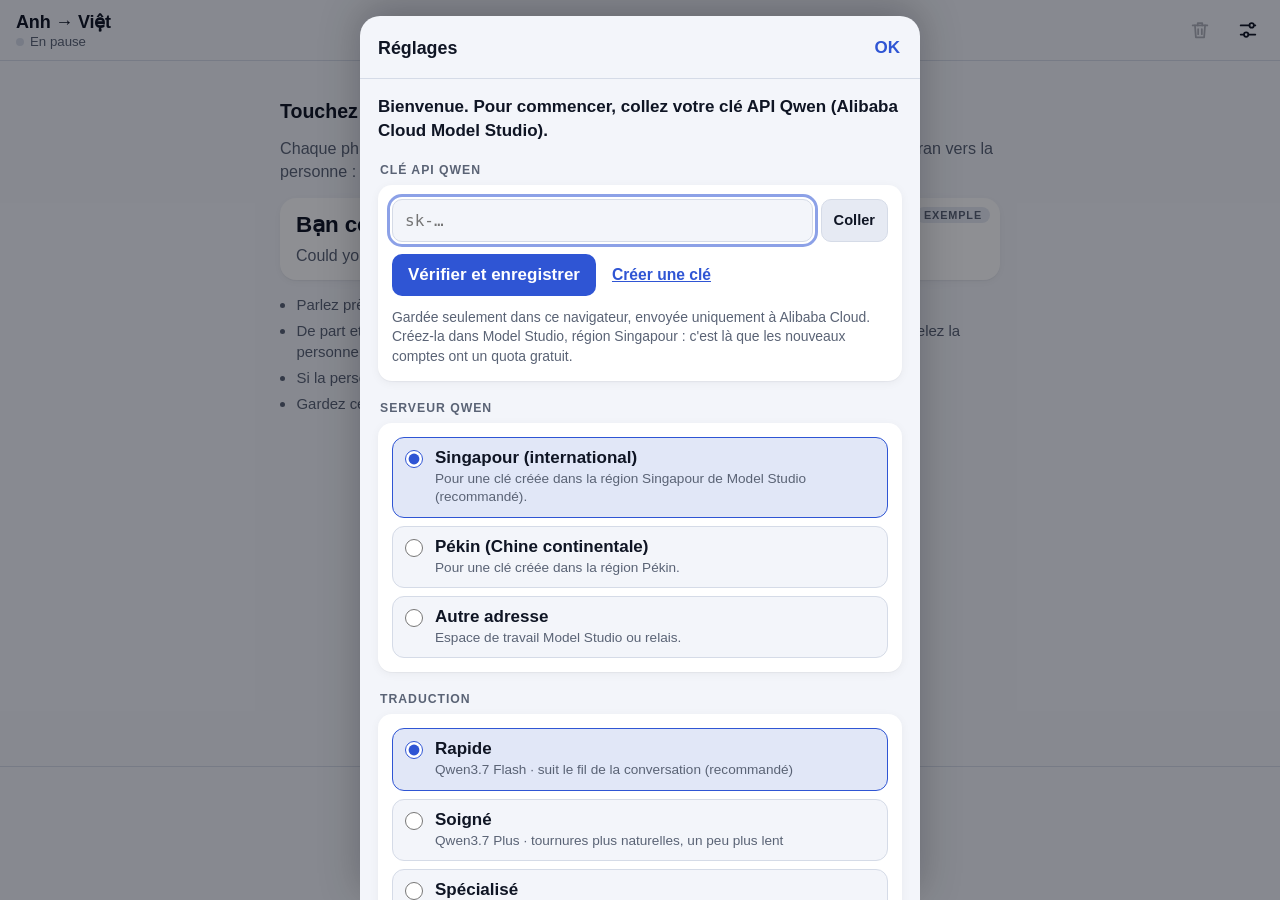
==== commit a757cea3: "Anh → Việt : pronoms « je » et « tu » au choix, de part et d'autre du micro - « je » : tôi, con, em," ====
--- a/anh-viet/index.html
+++ b/anh-viet/index.html
@@ -2,7 +2,7 @@
 <html lang="fr">
 <head>
 <meta charset="utf-8">
-<meta http-equiv="Content-Security-Policy" content="default-src 'none'; script-src 'sha256-0tsV8/FezVuX4/LkPQNfhpIirbtZnsAHi1YmnfJ+df0=' blob:; style-src 'sha256-mWL6zbubz4VNt+ui6C6Br2kwS5/jfKxxQPW8c8xBFfM='; img-src data:; connect-src https://*.aliyuncs.com https://*.workers.dev; base-uri 'none'; form-action 'none'">
+<meta http-equiv="Content-Security-Policy" content="default-src 'none'; script-src 'sha256-pLxGlSHSlQwMMjU9OUiJHFWN7cWRMXPe4nDKgc/JtZw=' blob:; style-src 'sha256-Z6kYbNGCnK4ZmxvFS6r4qPymQqj4+/VbgAEBZEyUe2M='; img-src data:; connect-src https://*.aliyuncs.com https://*.workers.dev; base-uri 'none'; form-action 'none'">
 <meta name="viewport" content="width=device-width, initial-scale=1, viewport-fit=cover">
 <title>Anh → Việt</title>
 <meta name="description" content="Interprète en direct : anglais vers vietnamien, avec Qwen.">
@@ -228,8 +228,10 @@
 .dock {
   position: relative;
   display: grid;
+  grid-template-columns: 1fr auto 1fr;
+  align-items: center;
   justify-items: center;
-  gap: 16px;
+  gap: 16px 14px;
   padding-block: 12px max(12px, env(safe-area-inset-bottom, 0px));
   padding-left: max(16px, env(safe-area-inset-left, 0px));
   padding-right: max(16px, env(safe-area-inset-right, 0px));
@@ -266,7 +268,29 @@
   pointer-events: none;
 }
 .mic.on .ring { opacity: 1; }
-.hint { margin: 0; font-size: .8rem; color: var(--muted); text-align: center; }
+.hint { grid-column: 1 / -1; margin: 0; font-size: .8rem; color: var(--muted); text-align: center; }
+.dock .mic { grid-column: 2; grid-row: 1; }
+/* Pronoms « je » et « tu », de part et d'autre du micro. */
+.pron { grid-row: 1; display: grid; justify-items: center; gap: 4px; }
+.pron-je { grid-column: 1; justify-self: end; }
+.pron-tu { grid-column: 3; justify-self: start; }
+.pron small { font-size: .66rem; font-weight: 700; letter-spacing: .08em; text-transform: uppercase; color: var(--muted); }
+.pron select {
+  -webkit-appearance: none;
+  appearance: none;
+  width: auto;
+  min-width: 76px;
+  padding: 8px 26px 8px 14px;
+  border-radius: 999px;
+  border: 1px solid var(--hair);
+  background: var(--surface) url("data:image/svg+xml,%3Csvg xmlns='http://www.w3.org/2000/svg' viewBox='0 0 10 6'%3E%3Cpath d='M1 1l4 4 4-4' fill='none' stroke='%23888' stroke-width='1.6' stroke-linecap='round' stroke-linejoin='round'/%3E%3C/svg%3E") no-repeat right 11px center / 10px 6px;
+  font-size: 17px;
+  font-weight: 700;
+  text-align: center;
+  text-align-last: center;
+  box-shadow: var(--shadow);
+}
+.pair { display: grid; grid-template-columns: 2em 1fr; align-items: center; gap: 8px; font-weight: 600; }
 .live-pill {
   position: absolute;
   bottom: calc(100% + 10px);
@@ -455,6 +479,7 @@
       </article>
       <ul class="tips">
         <li>Parlez près du micro, avec des phrases courtes : une petite pause et la phrase part.</li>
+        <li>De part et d'autre du micro, choisissez comment vous vous appelez (je) et comment vous appelez la personne (tu) : con → chú, em → chị…</li>
         <li>Si la personne répond en vietnamien, sa réponse est laissée de côté.</li>
         <li>Gardez cette page au premier plan : l'écran reste allumé pendant l'écoute.</li>
       </ul>
@@ -464,11 +489,13 @@
 
   <footer class="dock">
     <button type="button" class="live-pill" id="livePill" hidden>↓ En direct</button>
+    <label class="pron pron-je"><small>je</small><select id="jeChip" aria-label="Je, en vietnamien"></select></label>
     <button type="button" class="mic" id="micBtn" aria-label="Écouter" aria-pressed="false">
       <span class="ring" aria-hidden="true"></span>
       <svg class="i-mic" viewBox="0 0 24 24" fill="none" stroke="currentColor" stroke-width="2" stroke-linecap="round" stroke-linejoin="round" aria-hidden="true"><rect x="9" y="2.5" width="6" height="11.5" rx="3"/><path d="M5 11a7 7 0 0 0 14 0"/><path d="M12 18v3.5M8.5 21.5h7"/></svg>
       <svg class="i-stop" viewBox="0 0 24 24" aria-hidden="true"><rect x="6" y="6" width="12" height="12" rx="2.5" fill="currentColor"/></svg>
     </button>
+    <label class="pron pron-tu"><small>tu</small><select id="tuChip" aria-label="Tu, en vietnamien"></select></label>
     <p class="hint" id="hint">Toucher pour écouter</p>
   </footer>
 </div>
@@ -511,10 +538,11 @@
         <h3>Traduction</h3>
         <div class="panel">
           <div class="choices" id="modelChoices" role="radiogroup" aria-label="Modèle de traduction"></div>
-          <label class="select-row" for="pronounSelect">
-            <span><b>« Je » et « tu » en vietnamien</b><small>Le vietnamien choisit ses pronoms selon l'âge et la relation.</small></span>
-            <select id="pronounSelect"></select>
-          </label>
+          <div class="select-row">
+            <span><b>« Je » et « tu » en vietnamien</b><small>Selon l'âge et la relation : con → cô, chú, bác, ông, bà · em → anh, chị · chị → em · tôi → bạn. Choisir « tu » met le « je » qui va avec, que vous pouvez changer ensuite. Aussi de part et d'autre du micro, pour changer en pleine conversation.</small></span>
+            <label class="pair" for="jeSelect"><span>Je</span><select id="jeSelect"></select></label>
+            <label class="pair" for="tuSelect"><span>Tu</span><select id="tuSelect"></select></label>
+          </div>
         </div>
       </section>
 
@@ -1272,12 +1300,27 @@
   { id: 'qwen3.7-plus', api: 'mm', title: 'Soigné', sub: 'Qwen3.7 Plus · tournures plus naturelles, un peu plus lent', fallback: ['qwen3.6-plus', 'qwen3.7-flash', 'qwen3.6-flash'] },
   { id: 'qwen-mt-flash', api: 'text', mt: true, title: 'Spécialisé', sub: 'Qwen-MT Flash · modèle de traduction, phrase par phrase, sans le fil', fallback: ['qwen-mt-plus', 'qwen3.7-flash'] }
 ];
-const PRONOUNS = [
-  { id: 'toi', label: 'tôi / bạn · neutre (recommandé)', rule: 'use “tôi” for I/me and “bạn” for you (“các bạn” for several people).' },
-  { id: 'em-anh', label: 'em / anh · à un homme plus âgé', rule: 'the speaker is younger than the listener, who is a man: use “em” for I/me and “anh” for you.' },
-  { id: 'em-chi', label: 'em / chị · à une femme plus âgée', rule: 'the speaker is younger than the listener, who is a woman: use “em” for I/me and “chị” for you.' },
-  { id: 'chi-em', label: 'chị / em · à plus jeune que moi', rule: 'the speaker is an older woman talking to someone younger: use “chị” for I/me and “em” for you.' },
-  { id: 'auto', label: 'Au choix de Qwen (contexte)', rule: 'choose natural Vietnamese pronouns from the context and keep them consistent; when unsure, use “tôi” and “bạn”.' }
+// Pronoms : le vietnamien dit « je » et « tu » selon l'âge et la relation. On choisit comment on
+// s'appelle (je) et comment on appelle la personne en face (tu) ; choisir « tu » met le « je » qui
+// va avec (con → chú…), qu'on peut changer ensuite.
+const JE = [
+  { id: 'tôi', label: 'tôi · neutre' },
+  { id: 'con', label: 'con · à cô, chú, bác, ông, bà' },
+  { id: 'em', label: 'em · à anh, chị' },
+  { id: 'chị', label: 'chị · à plus jeune' },
+  { id: 'auto', label: 'Qwen choisit' }
+];
+const TU = [
+  { id: 'bạn', pair: 'tôi', label: 'bạn · neutre', who: 'someone of about the same age, or a stranger' },
+  { id: 'anh', pair: 'em', label: 'anh · homme un peu plus âgé', who: 'a man a little older than the speaker' },
+  { id: 'chị', pair: 'em', label: 'chị · femme un peu plus âgée', who: 'a woman a little older than the speaker' },
+  { id: 'em', pair: 'chị', label: 'em · plus jeune', who: 'someone younger than the speaker' },
+  { id: 'cô', pair: 'con', label: 'cô · femme, âge des parents', who: 'a woman of the speaker’s parents’ generation' },
+  { id: 'chú', pair: 'con', label: 'chú · homme, âge des parents', who: 'a man of the speaker’s parents’ generation, younger than her father' },
+  { id: 'bác', pair: 'con', label: 'bác · plus âgé que les parents', who: 'a man or a woman older than the speaker’s parents' },
+  { id: 'ông', pair: 'con', label: 'ông · homme âgé', who: 'an elderly man' },
+  { id: 'bà', pair: 'con', label: 'bà · femme âgée', who: 'an elderly woman' },
+  { id: 'auto', pair: 'auto', label: 'Qwen choisit', who: '' }
 ];
 const LANGS = [
   { id: 'auto', label: 'Anglais ou français (auto)', sub: "Recommandé : la langue est reconnue à chaque phrase, et les réponses en vietnamien de la personne en face sont laissées de côté." },
@@ -1305,7 +1348,8 @@
   region: store.get('region', 'sg'),
   customBase: store.get('customBase', ''),
   model: store.get('model', MODELS[0].id),
-  pronouns: store.get('pronouns', 'toi'),
+  je: store.get('je', 'tôi'),
+  tu: store.get('tu', 'bạn'),
   lang: store.get('lang', 'auto'),
   vocab: store.get('vocab', ''),
   pause: store.get('pause', CUT_DEFAULTS.pause),
@@ -1317,7 +1361,8 @@
 };
 if (!REGIONS.some((r) => r.id === S.region)) S.region = 'sg';
 if (!MODELS.some((m) => m.id === S.model)) S.model = MODELS[0].id;
-if (!PRONOUNS.some((p) => p.id === S.pronouns)) S.pronouns = 'toi';
+if (!JE.some((p) => p.id === S.je)) S.je = 'tôi';
+if (!TU.some((p) => p.id === S.tu)) S.tu = 'bạn';
 if (!LANGS.some((l) => l.id === S.lang)) S.lang = 'auto';
 const clampNum = (v, lo, hi, def) => (typeof v === 'number' && isFinite(v) ? Math.min(hi, Math.max(lo, v)) : def);
 S.pause = Math.round(clampNum(S.pause, 0.3, 2, CUT_DEFAULTS.pause) * 10) / 10;
@@ -1490,7 +1535,23 @@
   return s.replace(/^qwen([\d.]+)-(\w+)$/, (x, v, n) => 'Qwen' + v + ' ' + cap(n));
 }
 
-function pronounRule() { return (PRONOUNS.find((p) => p.id === S.pronouns) || PRONOUNS[0]).rule; }
+/** Consigne des pronoms, d'après les choix « je » et « tu ». */
+function pronounRule() {
+  if (S.je === 'auto' && S.tu === 'auto') {
+    return 'choose natural Vietnamese pronouns from the context and keep them consistent; when unsure, use “tôi” and “bạn”.';
+  }
+  const tu = TU.find((p) => p.id === S.tu) || TU[0];
+  const me = S.je === 'auto' ? 'choose from the context how the speaker calls herself'
+    : 'the speaker calls herself “' + S.je + '” (for I, me and my)';
+  const you = tu.id === 'auto' ? 'choose from the context how to address the listener'
+    : 'address the listener as “' + tu.id + '”, ' + tu.who + ' (for you and your; for several listeners, the usual plural)';
+  const polite = ['con', 'em'].includes(S.je) || ['anh', 'chị', 'cô', 'chú', 'bác', 'ông', 'bà'].includes(tu.id);
+  return me + '; ' + you + '.' +
+    (polite ? ' Be polite, as with an elder: use “dạ” and “ạ” where Vietnamese speakers naturally would, without changing the meaning.' : '') +
+    ' Keep these pronouns in every sentence.';
+}
+/** Jeu de pronoms en vigueur : le fil de la conversation ne mélange pas deux jeux. */
+function pronounKey() { return S.je + '/' + S.tu; }
 
 function systemPrompt() {
   const vocab = vocabList();
@@ -1837,7 +1898,7 @@
   if (next) translateLine(line);
 }
 
-/** Le fil de la conversation : les phrases déjà traduites des 3 dernières minutes. */
+/** Le fil de la conversation : les phrases déjà traduites des 3 dernières minutes, avec les mêmes pronoms. */
 function recentContext(line) {
   const index = lines.indexOf(line);
   const cutoff = line.createdAt - 180000;
@@ -1845,7 +1906,7 @@
   for (let k = index - 1; k >= 0 && out.length < 6; k--) {
     const prev = lines[k];
     if (prev.createdAt < cutoff) break;
-    if (prev.dead || prev.status !== 'done' || !prev.en) continue;
+    if (prev.dead || prev.status !== 'done' || !prev.en || prev.pron !== line.pron) continue;
     out.unshift({ en: prev.en, vi: prev.vi });
   }
   return out;
@@ -1855,7 +1916,7 @@
   if (line.dead || line.busy || !line.en) return;
   if (!S.apiKey) { failLine(line, 'Ajoutez votre clé API Qwen dans les réglages.', false); return; }
   line.busy = true;
-  Object.assign(line, { status: 'tr', error: '', autoRetry: false });
+  Object.assign(line, { status: 'tr', error: '', autoRetry: false, pron: pronounKey() });
   render(line);
   inFlight++;
   updateStatus();
@@ -2315,7 +2376,6 @@
   renderChoices('regionChoices', 'region', REGIONS, S.region, onRegion);
   renderCustom();
   renderChoices('modelChoices', 'model', MODELS, S.model, (id) => { save('model', id); trState.dead.clear(); trState.note = ''; });
-  renderSelect('pronounSelect', PRONOUNS, S.pronouns);
   renderSelect('langSelect', LANGS, S.lang);
   showLangSub();
   $('vocabInput').value = S.vocab;
@@ -2471,7 +2531,37 @@
     : "Adresse refusée : seuls les domaines …aliyuncs.com (Model Studio) et ….workers.dev (relais) sont autorisés.";
 });
 
-$('pronounSelect').addEventListener('change', (e) => save('pronouns', e.target.value));
+// Pronoms : de part et d'autre du micro, et dans Réglages › Traduction. Choisir « tu » met le
+// « je » qui va avec ; changer « je » ne touche pas à « tu ». Ils valent dès la phrase suivante.
+const jeSelects = [$('jeChip'), $('jeSelect')];
+const tuSelects = [$('tuChip'), $('tuSelect')];
+function fillSelect(select, items, current, short) {
+  select.textContent = '';
+  for (const item of items) {
+    const o = document.createElement('option');
+    o.value = item.id;
+    o.textContent = short ? item.id : item.label;
+    select.appendChild(o);
+  }
+  select.value = current;
+}
+function renderPronouns() {
+  jeSelects.forEach((el, i) => fillSelect(el, JE, S.je, i === 0));
+  tuSelects.forEach((el, i) => fillSelect(el, TU, S.tu, i === 0));
+}
+function setPronouns(je, tu) {
+  save('je', je);
+  save('tu', tu);
+  jeSelects.forEach((el) => { el.value = je; });
+  tuSelects.forEach((el) => { el.value = tu; });
+  if (!sheet.hidden) renderTech();
+}
+jeSelects.forEach((el) => el.addEventListener('change', () => setPronouns(el.value, S.tu)));
+tuSelects.forEach((el) => el.addEventListener('change', () => {
+  const tu = TU.find((p) => p.id === el.value) || TU[0];
+  setPronouns(tu.pair, tu.id);
+}));
+renderPronouns();
 $('langSelect').addEventListener('change', (e) => { save('lang', e.target.value); showLangSub(); });
 function showLangSub() { $('langSub').textContent = (LANGS.find((l) => l.id === S.lang) || LANGS[0]).sub; }
 $('vocabInput').addEventListener('change', (e) => save('vocab', e.target.value.trim()));
@@ -2567,6 +2657,7 @@
   const rows = [
     ['Écoute', 'phrase par phrase · Qwen3-ASR-Flash écrit ' + (S.lang === 'en' ? "l'anglais" : 'la langue reconnue') + ', ' + modelName(activeModel().id) + ' traduit'],
     ['Serveur', base ? base.replace(/^https:\/\//, '') : 'adresse invalide'],
+    ['Pronoms', 'je\u00a0: ' + (S.je === 'auto' ? 'au choix de Qwen' : S.je) + ' · tu\u00a0: ' + (S.tu === 'auto' ? 'au choix de Qwen' : S.tu)],
     ['Audio', tech.mode ? tech.mode + ' · ' + tech.rate + '\u00a0Hz → 16\u00a0kHz' : 'pas encore démarré'],
     ['Gain du micro', typeof tech.gain === 'number' ? (tech.gain >= 0 ? '+' : '−') + Math.abs(Math.round(tech.gain)) + ' dB, automatique' : 'automatique (×16 au plus par phrase)'],
     ['Dernière phrase', tech.asr ? 'transcription ' + seconds(tech.asr) + (tech.tr ? ' · traduction ' + seconds(tech.tr) : '') : '—'],
